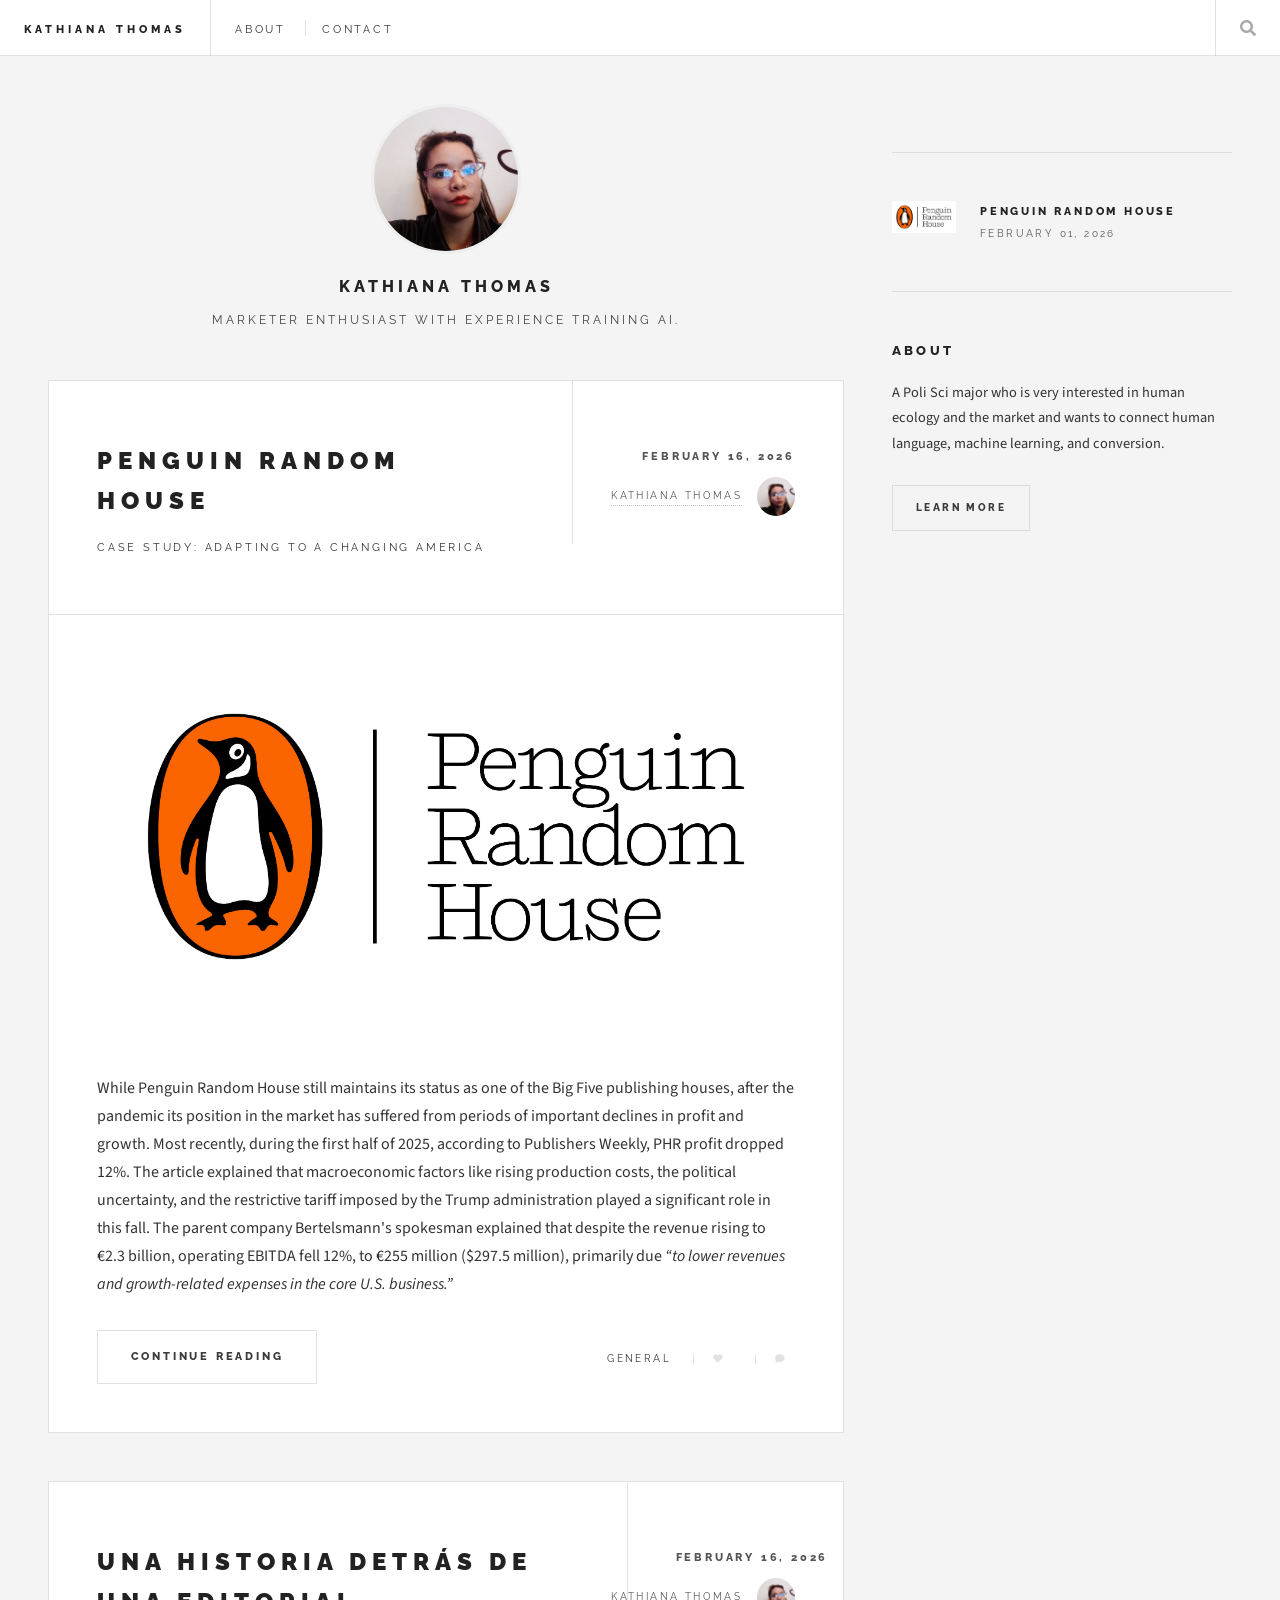
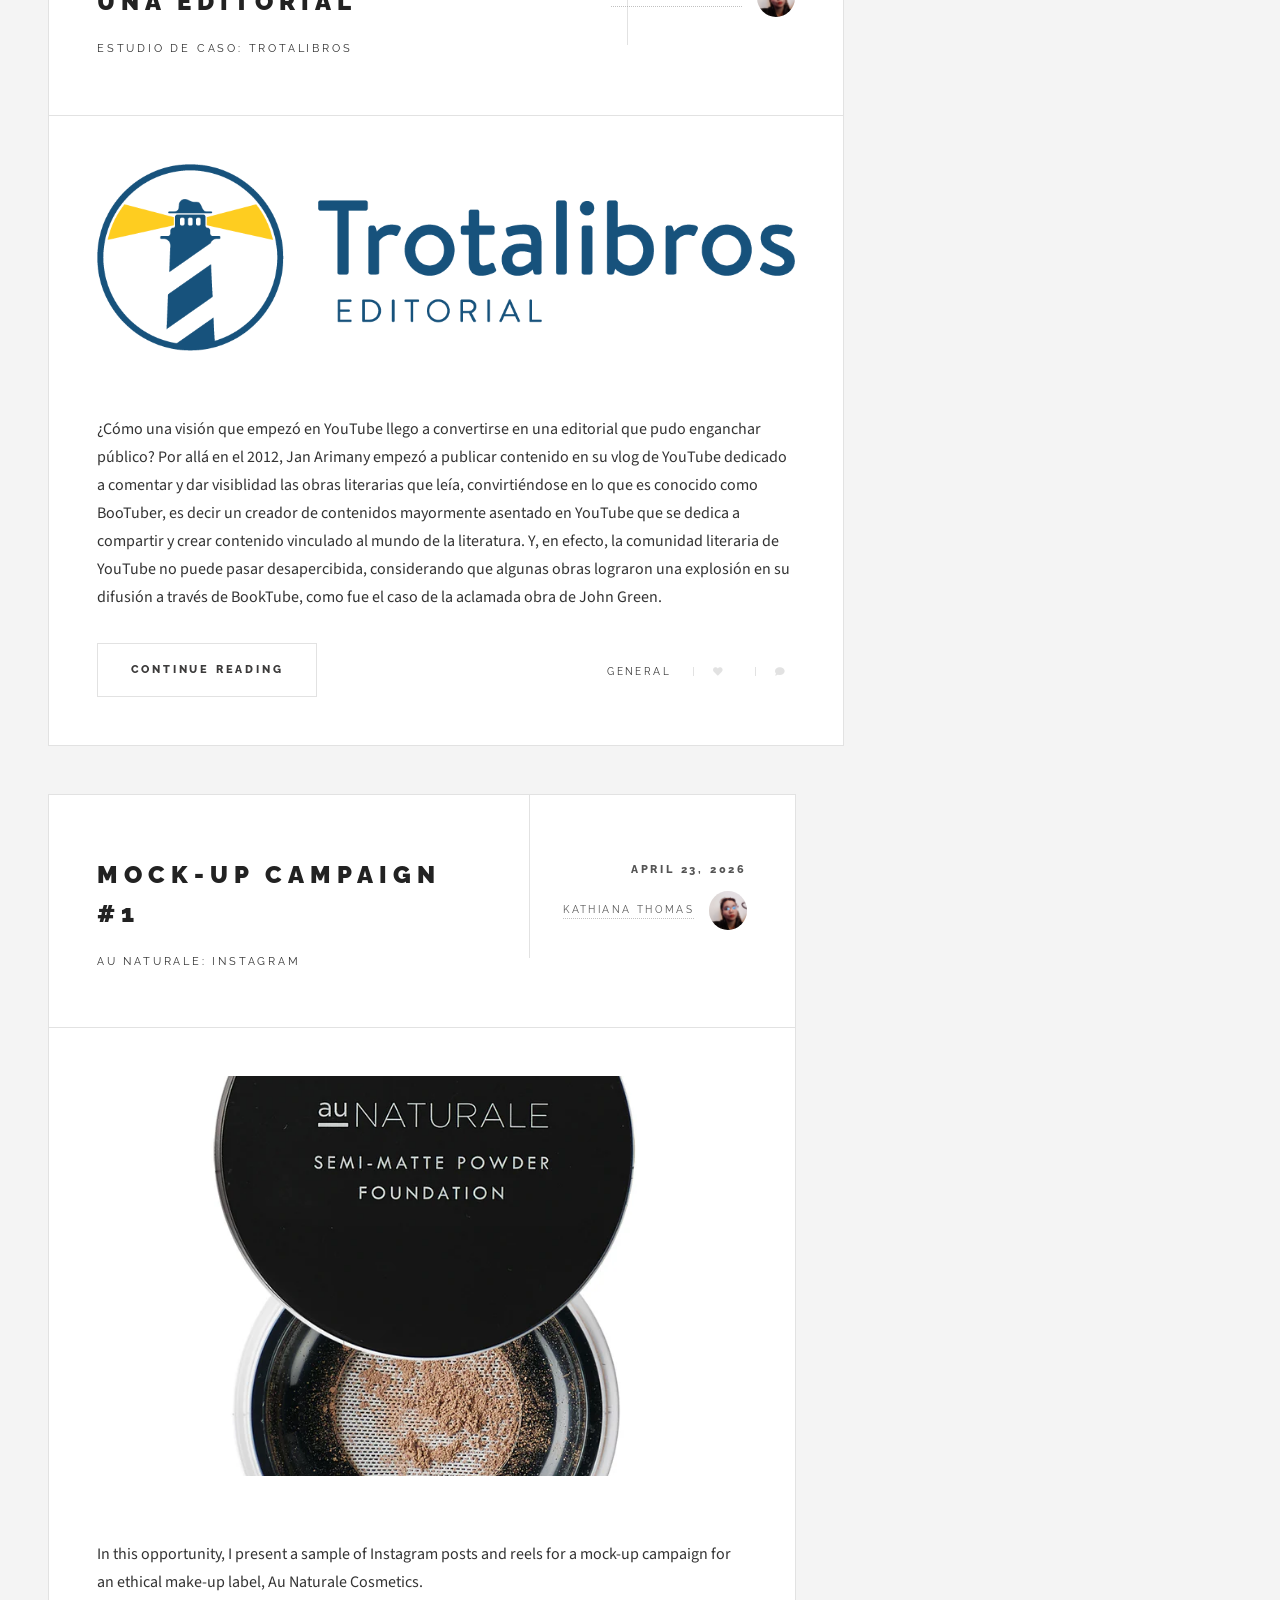
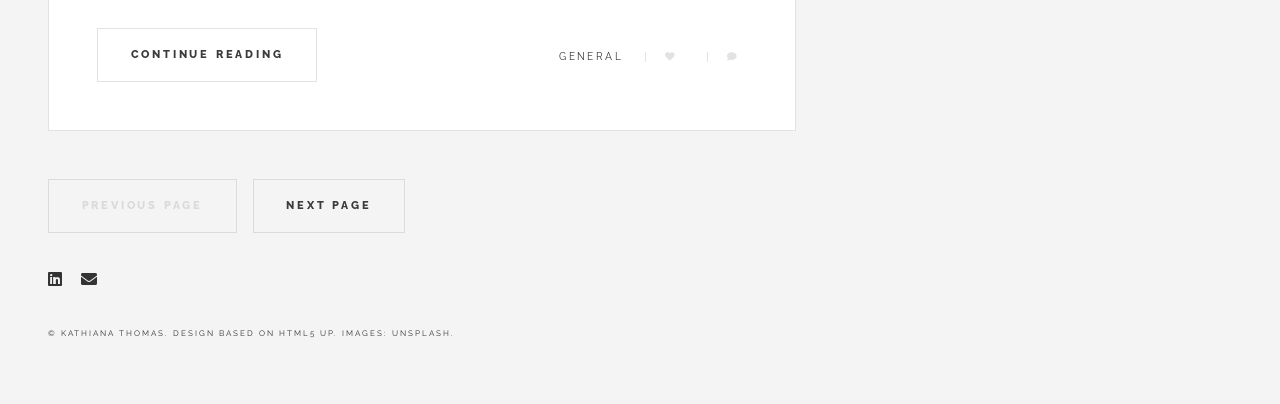
==== index.html @ 902bdf5f "fixing sidebar" ====
<!DOCTYPE HTML>
<!--
	Future Imperfect by HTML5 UP
	html5up.net | @ajlkn
	Free for personal and commercial use under the CCA 3.0 license (html5up.net/license)
-->
<html>
	<head>
		<title>Kathiana Thomas</title>
		<meta charset="utf-8" />
		<meta name="viewport" content="width=device-width, initial-scale=1, user-scalable=no" />
		<link rel="stylesheet" href="assets/css/main.css" />
	<style>
    /* Using Raleway 400 for a more 'Editorial' Subtitle */
.profile-section p, 
#header p {
    font-family: 'Raleway', sans-serif !important;
    font-weight: 400 !important; /* Uses the '400' weight from your URL */
    text-transform: uppercase !important;
    letter-spacing: 0.25em !important; /* Gives it that professional, airy feel */
    font-size: 0.75em !important;
    color: #444444 !important;
    line-height: 1.8 !important;
}
		
	/* Targeting the main body text for better readability */
    body, p, ul li, ol li {
        color: #333333 !important; /* A deep charcoal that is easier on the eyes than pure black */
    }

    /* Ensuring headings stay sharp */
    h1, h2, h3, h4, h5, h6 {
        color: #222222 !important;
    }

    /* Keeping your stats and meta-text slightly softer but still readable */
    .stats, .meta, .published {
        color: #555555 !important;
    }
		/* Responsive Flexbox Fix */
@media screen and (max-width: 736px) {
    /* Only targets the content flex containers for stacking */
    .content section > div[style*="display: flex"] { /* More specific selector */
        flex-direction: column !important;
        align-items: center !important;
    }

    /* Adjust the main header on mobile for better centering if needed */
    #header .inner { /* Assuming #header is your main header container, or adjust this selector */
        text-align: center !important;
    }

    /* Ensure your profile image and text are centered on mobile */
    .profile-section { /* You might need to add this class to your profile div */
        display: flex;
        flex-direction: column;
        align-items: center;
        text-align: center;
    }
    .profile-section img {
        margin: 0 auto !important; /* Forces image to center */
    }

    /* Add some mobile padding to the main content area */
    #main > .inner {
        padding: 1.5em !important; /* Increase padding from default for better edge spacing */
    }

    /* Ensures the image containers take up full width on mobile */
    div[style*="flex: 1"], div[style*="flex: 2"] {
        width: 100% !important;
        max-width: 100% !important;
        flex: none !important;
    }

    /* Adds some breathing room between the stacked image and text */
    div[style*="flex: 1"] {
        margin-bottom: 20px;
    }

	#wrapper {
    flex-direction: column !important; /* Stacks sidebar below content on phones */
}
#main, #sidebar {
    width: 100% !important;
}
}

/* Global Image Safety Rule */
img {
    max-width: 100%;
    height: auto;
    display: block;
}

/* Add this to your <style> block */
.image.featured img {
    width: 100%;
    max-height: 400px; /* Limits the vertical space they take up */
    object-fit: cover; /* Crops the image to fit the height instead of stretching */
    margin-bottom: 1em;
}

/* Forces all article headers to be the same height */
#main article > header {
    min-height: 200px; 
    display: flex;
    flex-direction: row;
    align-items: flex-start;
    justify-content: space-between;
}

/* Ensures the meta section (date/author) doesn't shift the title */
#main article header .meta {
    min-width: 180px;
    text-align: right;
}

/* USE THIS INSTEAD */
#wrapper {
    display: flex !important;
    flex-direction: row-reverse !important; /* Sidebar on right. Remove '-reverse' for left. */
    justify-content: space-between;
}

#main {
    flex: 1 !important;
    min-width: 0 !important;
    padding-right: 3em; /* Adds space between text and sidebar */
}

#sidebar {
    width: 340px !important;
    min-width: 340px !important;
}

/* Fixes that huge Au Naturale image issue */
#main img {
    max-width: 100% !important;
    height: auto !important;
}
}
</style>
	</head>
	<body class="is-preload">

		<!-- Wrapper -->
			<div id="wrapper">

				
				<!-- Header -->
					<header id="header">
						<h1><a href="index.html">Kathiana Thomas</a></h1>
						<nav class="links">
							<ul>
								<li><a href="about.html">About</a></li>
								<li><a href="contact.html">Contact</a></li>
							</ul>
						</nav>
						<nav class="main">
							<ul>
								<li class="search">
									<a class="fa-search" href="#search">Search</a>
									<form id="search" method="get" action="#">
										<input type="text" name="query" placeholder="Search" />
									</form>
								</li>
							</ul>
						</nav>
					</header>

					<!-- Sidebar -->
<section id="sidebar">

    <!-- Intro -->
    <section id="intro">
        <!-- Removed the stray </header> that was here -->
        <div class="profile-section" style="margin-bottom: 30px;">
            <div style="width: 150px; height: 150px; border-radius: 50%; overflow: hidden; margin: 0 auto 20px auto; border: 3px solid #eee;">
                <img src="images/profile.jpg" alt="Kathiana Thomas Profile" style="width: 100%; height: 100%; object-fit: cover;">
            </div>
            <h1 style="text-align: center; margin-bottom: 10px;">KATHIANA THOMAS</h1>
            <p style="text-align: center; font-size: 1.1em; color: #555;">Marketer enthusiast with experience training AI.</p>
        </div>
    </section>

    <!-- Posts List -->
    <section>
        <ul class="posts">
            <li>
                <article>
                    <header>
                        <h3><a href="campaign01.html">Penguin Random House</a></h3>
                        <time class="published" datetime="2026-02-01">February 01, 2026</time>
                    </header>
                    <a href="campaign01.html" class="image"><img src="images/PRHLogo.jpeg" alt="Penguin Random House Logo" /></a>
                </article>
            </li>
        </ul> <!-- Added missing closing ul -->
    </section>

    <!-- About -->
    <section class="blurb">
        <h2>About</h2>
        <p>A Poli Sci major who is very interested in human ecology and the market and wants to connect human language, machine learning, and conversion.</p>
        <ul class="actions">
            <li><a href="about.html" class="button">Learn More</a></li>
        </ul>
    </section>
</section>

				
				<!-- Main -->
					<div id="main">

						<!-- Post -->
							<article class="post">
								<header>
									<div class="title">
										<h2><a href="campaign01.html">Penguin Random House</a></h2>
										<p>Case Study: Adapting To A Changing America</p>
									</div>
									<div class="meta">
										<time class="published" datetime="2026-02-01">February 16, 2026</time>
										<a href="#" class="author"><span class="name">Kathiana Thomas</span><img src="images/profile.jpg" alt="" /></a>
									</div>
								</header>
								<a href="campaign01.html" class="image featured"><img src="images/PRHLogo.jpeg" alt="Penguin Random House Logo" /></a>
								<p>While Penguin Random House still maintains its status as one of the Big Five publishing houses, after the pandemic its position in the market has suffered from periods of important declines in profit and growth. Most recently, during the first half of 2025, according to Publishers Weekly, PHR profit dropped 12%. The article explained that macroeconomic factors like rising production costs, the political uncertainty, and the restrictive tariff imposed by the Trump administration played a significant role in this fall. The parent company Bertelsmann's spokesman explained that despite the revenue rising to €2.3 billion, operating EBITDA fell 12%, to €255 million ($297.5 million), primarily due <i>“to lower revenues and growth-related expenses in the core U.S. business.”</i></p>
								<footer>
									<ul class="actions">
										<li><a href="campaign01.html" class="button large">Continue Reading</a></li>
									</ul>
									<ul class="stats">
										<li><a href="#">General</a></li>
										<li><a href="#" class="icon solid fa-heart"></a></li>
										<li><a href="#" class="icon solid fa-comment"></a></li>
									</ul>
								</footer>
							</article>

						<!-- Post -->
							<article class="post">
								<header>
									<div class="title">
										<h2><a href="campaign02.html">Una historia detrás de una editorial</a></h2>
										<p>Estudio de caso: Trotalibros</p>
									</div>
									<div class="meta">
										<time class="published" datetime="2026-02-01">February 16, 2026</time>
										<a href="#" class="author"><span class="name">Kathiana Thomas</span><img src="images/profile.jpg" alt="" /></a>
									</div>
								</header>
								<a href="campaign02.html" class="image featured"><img src="images/trotalibros.png" alt="Trotalibros Logo" /></a>
								<p>¿Cómo una visión que empezó en YouTube llego a convertirse en una editorial que pudo enganchar público? Por allá en el 2012, Jan Arimany empezó a publicar contenido en su vlog de YouTube dedicado a comentar y dar visiblidad las obras literarias que leía, convirtiéndose en lo que es conocido como BooTuber, es decir un creador de contenidos mayormente asentado en YouTube que se dedica a compartir y crear contenido vinculado al mundo de la literatura. Y, en efecto, la comunidad literaria de YouTube no puede pasar desapercibida, considerando que algunas obras lograron una explosión en su difusión a través de BookTube, como fue el caso de la aclamada obra de John Green.</p>
								<footer>	
								<ul class="actions">
										<li><a href="campaign02.html" class="button large">Continue Reading</a></li>
									</ul>
									<ul class="stats">
										<li><a href="#">General</a></li>
										<li><a href="#" class="icon solid fa-heart"></a></li>
										<li><a href="#" class="icon solid fa-comment"></a></li>
									</ul>
								</footer>
							</article>

						<!-- Post -->
						
						<div id="main">

						<!-- Post -->
							<article class="post">
								<header>
									<div class="title">
										<h2><a href="campaign03.html">Mock-Up Campaign #1</a></h2>
										<p>Au Naturale: Instagram</p>
									</div>
									<div class="meta">
										<time class="published" datetime="2026-04-23">April 23, 2026</time>
										<a href="#" class="author"><span class="name">Kathiana Thomas</span><img src="images/profile.jpg" alt="" /></a>
									</div>
								</header>
								<a href="campaign03.html" class="image featured"><img src="images/MallorcaPowder_800x.webp" alt="Au Naturale powder" /></a>
								<p>In this opportunity, I present a sample of Instagram posts and reels for a mock-up campaign for an ethical make-up label, Au Naturale Cosmetics.</i></p>
								<footer>
									<ul class="actions">
										<li><a href="campaign03.html" class="button large">Continue Reading</a></li>
									</ul>
									<ul class="stats">
										<li><a href="#">General</a></li>
										<li><a href="#" class="icon solid fa-heart"></a></li>
										<li><a href="#" class="icon solid fa-comment"></a></li>
									</ul>
								</footer>
							</article>
						
						
						<!--
							<article class="post">
								<header>
									<div class="title">
										<h2><a href="#">Elements</a></h2>
										<p>Lorem ipsum dolor amet nullam consequat etiam feugiat</p>
									</div>
									<div class="meta">
										<time class="published" datetime="2015-10-18">October 18, 2015</time>
										<a href="#" class="author"><span class="name">Jane Doe</span><img src="images/avatar.jpg" alt="" /></a>
									</div>
								</header>

								<section>
									<h3>Text</h3>
									<p>This is <b>bold</b> and this is <strong>strong</strong>. This is <i>italic</i> and this is <em>emphasized</em>.
									This is <sup>superscript</sup> text and this is <sub>subscript</sub> text.
									This is <u>underlined</u> and this is code: <code>for (;;) { ... }</code>. Finally, <a href="#">this is a link</a>.</p>
									<hr />
									<p>Nunc lacinia ante nunc ac lobortis. Interdum adipiscing gravida odio porttitor sem non mi integer non faucibus ornare mi ut ante amet placerat aliquet. Volutpat eu sed ante lacinia sapien lorem accumsan varius montes viverra nibh in adipiscing blandit tempus accumsan.</p>
									<hr />
									<h2>Heading Level 2</h2>
									<h3>Heading Level 3</h3>
									<h4>Heading Level 4</h4>
									<hr />
									<h4>Blockquote</h4>
									<blockquote>Fringilla nisl. Donec accumsan interdum nisi, quis tincidunt felis sagittis eget tempus euismod. Vestibulum ante ipsum primis in faucibus vestibulum. Blandit adipiscing eu felis iaculis volutpat ac adipiscing accumsan faucibus. Vestibulum ante ipsum primis in faucibus lorem ipsum dolor sit amet nullam adipiscing eu felis.</blockquote>
									<h4>Preformatted</h4>
									<pre><code>i = 0;

while (!deck.isInOrder()) {
  print 'Iteration ' + i;
  deck.shuffle();
  i++;
}

print 'It took ' + i + ' iterations to sort the deck.';</code></pre>
								</section>

								<section>
									<h3>Lists</h3>
									<div class="row">
										<div class="col-6 col-12-medium">
											<h4>Unordered</h4>
											<ul>
												<li>Dolor pulvinar etiam.</li>
												<li>Sagittis adipiscing.</li>
												<li>Felis enim feugiat.</li>
											</ul>
											<h4>Alternate</h4>
											<ul class="alt">
												<li>Dolor pulvinar etiam.</li>
												<li>Sagittis adipiscing.</li>
												<li>Felis enim feugiat.</li>
											</ul>
										</div>
										<div class="col-6 col-12-medium">
											<h4>Ordered</h4>
											<ol>
												<li>Dolor pulvinar etiam.</li>
												<li>Etiam vel felis viverra.</li>
												<li>Felis enim feugiat.</li>
												<li>Dolor pulvinar etiam.</li>
												<li>Etiam vel felis lorem.</li>
												<li>Felis enim et feugiat.</li>
											</ol>
											<h4>Icons</h4>
											<ul class="icons">
												<li><a href="#" class="icon brands fa-twitter"><span class="label">Twitter</span></a></li>
												<li><a href="#" class="icon brands fa-facebook-f"><span class="label">Facebook</span></a></li>
												<li><a href="#" class="icon brands fa-instagram"><span class="label">Instagram</span></a></li>
												<li><a href="#" class="icon brands fa-github"><span class="label">Github</span></a></li>
											</ul>
										</div>
									</div>
									<h3>Actions</h3>
									<div class="row">
										<div class="col-6 col-12-medium">
											<ul class="actions">
												<li><a href="#" class="button">Default</a></li>
												<li><a href="#" class="button">Default</a></li>
												<li><a href="#" class="button">Default</a></li>
											</ul>
											<ul class="actions small">
												<li><a href="#" class="button small">Small</a></li>
												<li><a href="#" class="button small">Small</a></li>
												<li><a href="#" class="button small">Small</a></li>
											</ul>
											<ul class="actions stacked">
												<li><a href="#" class="button">Default</a></li>
												<li><a href="#" class="button">Default</a></li>
												<li><a href="#" class="button">Default</a></li>
											</ul>
											<ul class="actions stacked">
												<li><a href="#" class="button small">Small</a></li>
												<li><a href="#" class="button small">Small</a></li>
												<li><a href="#" class="button small">Small</a></li>
											</ul>
										</div>
										<div class="col-6 col-12-medium">
											<ul class="actions stacked">
												<li><a href="#" class="button fit">Default</a></li>
												<li><a href="#" class="button fit">Default</a></li>
											</ul>
											<ul class="actions stacked">
												<li><a href="#" class="button small fit">Small</a></li>
												<li><a href="#" class="button small fit">Small</a></li>
											</ul>
										</div>
									</div>
								</section>

								<section>
									<h3>Table</h3>
									<h4>Default</h4>
									<div class="table-wrapper">
										<table>
											<thead>
												<tr>
													<th>Name</th>
													<th>Description</th>
													<th>Price</th>
												</tr>
											</thead>
											<tbody>
												<tr>
													<td>Item One</td>
													<td>Ante turpis integer aliquet porttitor.</td>
													<td>29.99</td>
												</tr>
												<tr>
													<td>Item Two</td>
													<td>Vis ac commodo adipiscing arcu aliquet.</td>
													<td>19.99</td>
												</tr>
												<tr>
													<td>Item Three</td>
													<td> Morbi faucibus arcu accumsan lorem.</td>
													<td>29.99</td>
												</tr>
												<tr>
													<td>Item Four</td>
													<td>Vitae integer tempus condimentum.</td>
													<td>19.99</td>
												</tr>
												<tr>
													<td>Item Five</td>
													<td>Ante turpis integer aliquet porttitor.</td>
													<td>29.99</td>
												</tr>
											</tbody>
											<tfoot>
												<tr>
													<td colspan="2"></td>
													<td>100.00</td>
												</tr>
											</tfoot>
										</table>
									</div>

									<h4>Alternate</h4>
									<div class="table-wrapper">
										<table class="alt">
											<thead>
												<tr>
													<th>Name</th>
													<th>Description</th>
													<th>Price</th>
												</tr>
											</thead>
											<tbody>
												<tr>
													<td>Item One</td>
													<td>Ante turpis integer aliquet porttitor.</td>
													<td>29.99</td>
												</tr>
												<tr>
													<td>Item Two</td>
													<td>Vis ac commodo adipiscing arcu aliquet.</td>
													<td>19.99</td>
												</tr>
												<tr>
													<td>Item Three</td>
													<td> Morbi faucibus arcu accumsan lorem.</td>
													<td>29.99</td>
												</tr>
												<tr>
													<td>Item Four</td>
													<td>Vitae integer tempus condimentum.</td>
													<td>19.99</td>
												</tr>
												<tr>
													<td>Item Five</td>
													<td>Ante turpis integer aliquet porttitor.</td>
													<td>29.99</td>
												</tr>
											</tbody>
											<tfoot>
												<tr>
													<td colspan="2"></td>
													<td>100.00</td>
												</tr>
											</tfoot>
										</table>
									</div>
								</section>

								<section>
									<h3>Buttons</h3>
									<ul class="actions">
										<li><a href="#" class="button large">Large</a></li>
										<li><a href="#" class="button">Default</a></li>
										<li><a href="#" class="button small">Small</a></li>
									</ul>
									<ul class="actions fit">
										<li><a href="#" class="button fit">Fit</a></li>
										<li><a href="#" class="button fit">Fit</a></li>
										<li><a href="#" class="button fit">Fit</a></li>
									</ul>
									<ul class="actions fit small">
										<li><a href="#" class="button fit small">Fit + Small</a></li>
										<li><a href="#" class="button fit small">Fit + Small</a></li>
										<li><a href="#" class="button fit small">Fit + Small</a></li>
									</ul>
									<ul class="actions">
										<li><a href="#" class="button icon solid fa-download">Icon</a></li>
										<li><a href="#" class="button icon solid fa-upload">Icon</a></li>
										<li><a href="#" class="button icon solid fa-save">Icon</a></li>
									</ul>
									<ul class="actions">
										<li><span class="button disabled">Disabled</span></li>
										<li><span class="button disabled icon solid fa-download">Disabled</span></li>
									</ul>
								</section>

								<section>
									<h3>Form</h3>
									<form method="post" action="#">
										<div class="row gtr-uniform">
											<div class="col-6 col-12-xsmall">
												<input type="text" name="demo-name" id="demo-name" value="" placeholder="Name" />
											</div>
											<div class="col-6 col-12-xsmall">
												<input type="email" name="demo-email" id="demo-email" value="" placeholder="Email" />
											</div>
											<div class="col-12">
												<select name="demo-category" id="demo-category">
													<option value="">- Category -</option>
													<option value="1">Manufacturing</option>
													<option value="1">Shipping</option>
													<option value="1">Administration</option>
													<option value="1">Human Resources</option>
												</select>
											</div>
											<div class="col-4 col-12-small">
												<input type="radio" id="demo-priority-low" name="demo-priority" checked>
												<label for="demo-priority-low">Low</label>
											</div>
											<div class="col-4 col-12-small">
												<input type="radio" id="demo-priority-normal" name="demo-priority">
												<label for="demo-priority-normal">Normal</label>
											</div>
											<div class="col-4 col-12-small">
												<input type="radio" id="demo-priority-high" name="demo-priority">
												<label for="demo-priority-high">High</label>
											</div>
											<div class="col-6 col-12-small">
												<input type="checkbox" id="demo-copy" name="demo-copy">
												<label for="demo-copy">Email me a copy</label>
											</div>
											<div class="col-6 col-12-small">
												<input type="checkbox" id="demo-human" name="demo-human" checked>
												<label for="demo-human">Not a robot</label>
											</div>
											<div class="col-12">
												<textarea name="demo-message" id="demo-message" placeholder="Enter your message" rows="6"></textarea>
											</div>
											<div class="col-12">
												<ul class="actions">
													<li><input type="submit" value="Send Message" /></li>
													<li><input type="reset" value="Reset" /></li>
												</ul>
											</div>
										</div>
									</form>
								</section>

								<section>
									<h3>Image</h3>
									<h4>Fit</h4>
									<div class="box alt">
										<div class="row gtr-uniform">
											<div class="col-12"><span class="image fit"><img src="images/pic02.jpg" alt="" /></span></div>
											<div class="col-4"><span class="image fit"><img src="images/pic04.jpg" alt="" /></span></div>
											<div class="col-4"><span class="image fit"><img src="images/pic05.jpg" alt="" /></span></div>
											<div class="col-4"><span class="image fit"><img src="images/pic06.jpg" alt="" /></span></div>
											<div class="col-4"><span class="image fit"><img src="images/pic06.jpg" alt="" /></span></div>
											<div class="col-4"><span class="image fit"><img src="images/pic04.jpg" alt="" /></span></div>
											<div class="col-4"><span class="image fit"><img src="images/pic05.jpg" alt="" /></span></div>
											<div class="col-4"><span class="image fit"><img src="images/pic05.jpg" alt="" /></span></div>
											<div class="col-4"><span class="image fit"><img src="images/pic06.jpg" alt="" /></span></div>
											<div class="col-4"><span class="image fit"><img src="images/pic04.jpg" alt="" /></span></div>
										</div>
									</div>
									<h4>Left &amp; Right</h4>
									<p><span class="image left"><img src="images/pic07.jpg" alt="" /></span>Fringilla nisl. Donec accumsan interdum nisi, quis tincidunt felis sagittis eget. tempus euismod. Vestibulum ante ipsum primis in faucibus vestibulum. Blandit adipiscing eu felis iaculis volutpat ac adipiscing accumsan eu faucibus. Integer ac pellentesque praesent tincidunt felis sagittis eget. tempus euismod. Vestibulum ante ipsum primis in faucibus vestibulum. Blandit adipiscing eu felis iaculis volutpat ac adipiscing accumsan eu faucibus. Integer ac pellentesque praesent. Donec accumsan interdum nisi, quis tincidunt felis sagittis eget. tempus euismod. Vestibulum ante ipsum primis in faucibus vestibulum. Blandit adipiscing eu felis iaculis volutpat ac adipiscing accumsan eu faucibus. Integer ac pellentesque praesent tincidunt felis sagittis eget. tempus euismod. Vestibulum ante ipsum primis in faucibus vestibulum. Blandit adipiscing eu felis iaculis volutpat ac adipiscing accumsan eu faucibus. Integer ac pellentesque praesent. Blandit adipiscing eu felis iaculis volutpat ac adipiscing accumsan eu faucibus. Integer ac pellentesque praesent tincidunt felis sagittis eget. tempus euismod. Vestibulum ante ipsum primis in faucibus vestibulum. Blandit adipiscing eu felis iaculis volutpat ac adipiscing accumsan eu faucibus. Integer ac pellentesque praesent.</p>
									<p><span class="image right"><img src="images/pic04.jpg" alt="" /></span>Fringilla nisl. Donec accumsan interdum nisi, quis tincidunt felis sagittis eget. tempus euismod. Vestibulum ante ipsum primis in faucibus vestibulum. Blandit adipiscing eu felis iaculis volutpat ac adipiscing accumsan eu faucibus. Integer ac pellentesque praesent tincidunt felis sagittis eget. tempus euismod. Vestibulum ante ipsum primis in faucibus vestibulum. Blandit adipiscing eu felis iaculis volutpat ac adipiscing accumsan eu faucibus. Integer ac pellentesque praesent. Donec accumsan interdum nisi, quis tincidunt felis sagittis eget. tempus euismod. Vestibulum ante ipsum primis in faucibus vestibulum. Blandit adipiscing eu felis iaculis volutpat ac adipiscing accumsan eu faucibus. Integer ac pellentesque praesent tincidunt felis sagittis eget. tempus euismod. Vestibulum ante ipsum primis in faucibus vestibulum. Blandit adipiscing eu felis iaculis volutpat ac adipiscing accumsan eu faucibus. Integer ac pellentesque praesent. Blandit adipiscing eu felis iaculis volutpat ac adipiscing accumsan eu faucibus. Integer ac pellentesque praesent tincidunt felis sagittis eget. tempus euismod. Vestibulum ante ipsum primis in faucibus vestibulum. Blandit adipiscing eu felis iaculis volutpat ac adipiscing accumsan eu faucibus. Integer ac pellentesque praesent.</p>
								</section>

							</article>
						-->

						<!-- Pagination -->
							<ul class="actions pagination">
								<li><a href="" class="disabled button large previous">Previous Page</a></li>
								<li><a href="#" class="button large next">Next Page</a></li>
							</ul>

					</div>

				

						<!-- Footer -->
							<section id="footer">
								<ul class="icons">
									<li><a href="www.linkedin.com/in/kathiana-thomas-5a6288280" class="icon brands fa-linkedin"><span class="label">Linkedin</span></a></li>
									<li><a href="Kathryanna@gmail.com" class="icon solid fa-envelope"><span class="label">Email</span></a></li>
								</ul>
								<p class="copyright">&copy; Kathiana Thomas. Design based on <a href="http://html5up.net">HTML5 UP</a>. Images: <a href="http://unsplash.com">Unsplash</a>.</p>
							</section>

					</section>

			</div>

		<!-- Scripts -->
			<script src="assets/js/jquery.min.js"></script>
			<script src="assets/js/browser.min.js"></script>
			<script src="assets/js/breakpoints.min.js"></script>
			<script src="assets/js/util.js"></script>
			<script src="assets/js/main.js"></script>

	</body>

</html>
---- assets/css/main.css ----
@import url(fontawesome-all.min.css);
@import url("https://fonts.googleapis.com/css?family=Source+Sans+Pro:400,700|Raleway:400,800,900");

/*
	Future Imperfect by HTML5 UP
	html5up.net | @ajlkn
	Free for personal and commercial use under the CCA 3.0 license (html5up.net/license)
*/

html, body, div, span, applet, object,
iframe, h1, h2, h3, h4, h5, h6, p, blockquote,
pre, a, abbr, acronym, address, big, cite,
code, del, dfn, em, img, ins, kbd, q, s, samp,
small, strike, strong, sub, sup, tt, var, b,
u, i, center, dl, dt, dd, ol, ul, li, fieldset,
form, label, legend, table, caption, tbody,
tfoot, thead, tr, th, td, article, aside,
canvas, details, embed, figure, figcaption,
footer, header, hgroup, menu, nav, output, ruby,
section, summary, time, mark, audio, video {
	margin: 0;
	padding: 0;
	border: 0;
	font-size: 100%;
	font: inherit;
	vertical-align: baseline;}

article, aside, details, figcaption, figure,
footer, header, hgroup, menu, nav, section {
	display: block;}

body {
	line-height: 1;
}

ol, ul {
	list-style: none;
}

blockquote, q {
	quotes: none;
}

	blockquote:before, blockquote:after, q:before, q:after {
		content: '';
		content: none;
	}

table {
	border-collapse: collapse;
	border-spacing: 0;
}

body {
	-webkit-text-size-adjust: none;
}

mark {
	background-color: transparent;
	color: inherit;
}

input::-moz-focus-inner {
	border: 0;
	padding: 0;
}

input, select, textarea {
	-moz-appearance: none;
	-webkit-appearance: none;
	-ms-appearance: none;
	appearance: none;
}

/* Basic */

	@-ms-viewport {
		width: device-width;
	}

	body {
		-ms-overflow-style: scrollbar;
	}

	@media screen and (max-width: 480px) {

		html, body {
			min-width: 320px;
		}

	}

	html {
		box-sizing: border-box;
	}

	*, *:before, *:after {
		box-sizing: inherit;
	}

	body {
		background: #f4f4f4;
	}

		body.is-preload *, body.is-preload *:before, body.is-preload *:after {
			-moz-animation: none !important;
			-webkit-animation: none !important;
			-ms-animation: none !important;
			animation: none !important;
			-moz-transition: none !important;
			-webkit-transition: none !important;
			-ms-transition: none !important;
			transition: none !important;
		}

/* Type */

	body, input, select, textarea {
		color: #646464;
		font-family: "Source Sans Pro", Helvetica, sans-serif;
		font-size: 14pt;
		font-weight: 400;
		line-height: 1.75;
	}

		@media screen and (max-width: 1680px) {

			body, input, select, textarea {
				font-size: 12pt;
			}

		}

		@media screen and (max-width: 1280px) {

			body, input, select, textarea {
				font-size: 12pt;
			}

		}

		@media screen and (max-width: 980px) {

			body, input, select, textarea {
				font-size: 12pt;
			}

		}

		@media screen and (max-width: 736px) {

			body, input, select, textarea {
				font-size: 12pt;
			}

		}

		@media screen and (max-width: 480px) {

			body, input, select, textarea {
				font-size: 12pt;
			}

		}

	a {
		-moz-transition: color 0.2s ease, border-bottom-color 0.2s ease;
		-webkit-transition: color 0.2s ease, border-bottom-color 0.2s ease;
		-ms-transition: color 0.2s ease, border-bottom-color 0.2s ease;
		transition: color 0.2s ease, border-bottom-color 0.2s ease;
		border-bottom: none;
		color: inherit;
		text-decoration: none;
	}

		a:before {
			-moz-transition: color 0.2s ease;
			-webkit-transition: color 0.2s ease;
			-ms-transition: color 0.2s ease;
			transition: color 0.2s ease;
		}

		a:hover {
			border-bottom-color: transparent;
			color: #2ebaae !important;
		}

			a:hover:before {
				color: #2ebaae !important;
			}

	strong, b {
		color: #3c3b3b;
		font-weight: 700;
	}

	em, i {
		font-style: italic;
	}

	p {
		margin: 0 0 2em 0;
	}

	h1, h2, h3, h4, h5, h6 {
		color: #3c3b3b;
		font-family: "Raleway", Helvetica, sans-serif;
		font-weight: 800;
		letter-spacing: 0.25em;
		line-height: 1.65;
		margin: 0 0 1em 0;
		text-transform: uppercase;
	}

		h1 a, h2 a, h3 a, h4 a, h5 a, h6 a {
			color: inherit;
			border-bottom: 0;
		}

	h2 {
		font-size: 1.1em;
	}

	h3 {
		font-size: 0.9em;
	}

	h4 {
		font-size: 0.7em;
	}

	h5 {
		font-size: 0.7em;
	}

	h6 {
		font-size: 0.7em;
	}

	sub {
		font-size: 0.8em;
		position: relative;
		top: 0.5em;
	}

	sup {
		font-size: 0.8em;
		position: relative;
		top: -0.5em;
	}

	blockquote {
		border-left: solid 4px rgba(160, 160, 160, 0.3);
		font-style: italic;
		margin: 0 0 2em 0;
		padding: 0.5em 0 0.5em 2em;
	}

	code {
		background: rgba(160, 160, 160, 0.075);
		border: solid 1px rgba(160, 160, 160, 0.3);
		font-family: "Courier New", monospace;
		font-size: 0.9em;
		margin: 0 0.25em;
		padding: 0.25em 0.65em;
	}

	pre {
		-webkit-overflow-scrolling: touch;
		font-family: "Courier New", monospace;
		font-size: 0.9em;
		margin: 0 0 2em 0;
	}

		pre code {
			display: block;
			line-height: 1.75em;
			padding: 1em 1.5em;
			overflow-x: auto;
		}

	hr {
		border: 0;
		border-bottom: solid 1px rgba(160, 160, 160, 0.3);
		margin: 2em 0;
	}

		hr.major {
			margin: 3em 0;
		}

	.align-left {
		text-align: left;
	}

	.align-center {
		text-align: center;
	}

	.align-right {
		text-align: right;
	}

/* Row */

	.row {
		display: flex;
		flex-wrap: wrap;
		box-sizing: border-box;
		align-items: stretch;
	}

		.row > * {
			box-sizing: border-box;
		}

		.row.gtr-uniform > * > :last-child {
			margin-bottom: 0;
		}

		.row.aln-left {
			justify-content: flex-start;
		}

		.row.aln-center {
			justify-content: center;
		}

		.row.aln-right {
			justify-content: flex-end;
		}

		.row.aln-top {
			align-items: flex-start;
		}

		.row.aln-middle {
			align-items: center;
		}

		.row.aln-bottom {
			align-items: flex-end;
		}

		.row > .imp {
			order: -1;
		}

		.row > .col-1 {
			width: 8.33333%;
		}

		.row > .off-1 {
			margin-left: 8.33333%;
		}

		.row > .col-2 {
			width: 16.66667%;
		}

		.row > .off-2 {
			margin-left: 16.66667%;
		}

		.row > .col-3 {
			width: 25%;
		}

		.row > .off-3 {
			margin-left: 25%;
		}

		.row > .col-4 {
			width: 33.33333%;
		}

		.row > .off-4 {
			margin-left: 33.33333%;
		}

		.row > .col-5 {
			width: 41.66667%;
		}

		.row > .off-5 {
			margin-left: 41.66667%;
		}

		.row > .col-6 {
			width: 50%;
		}

		.row > .off-6 {
			margin-left: 50%;
		}

		.row > .col-7 {
			width: 58.33333%;
		}

		.row > .off-7 {
			margin-left: 58.33333%;
		}

		.row > .col-8 {
			width: 66.66667%;
		}

		.row > .off-8 {
			margin-left: 66.66667%;
		}

		.row > .col-9 {
			width: 75%;
		}

		.row > .off-9 {
			margin-left: 75%;
		}

		.row > .col-10 {
			width: 83.33333%;
		}

		.row > .off-10 {
			margin-left: 83.33333%;
		}

		.row > .col-11 {
			width: 91.66667%;
		}

		.row > .off-11 {
			margin-left: 91.66667%;
		}

		.row > .col-12 {
			width: 100%;
		}

		.row > .off-12 {
			margin-left: 100%;
		}

		.row.gtr-0 {
			margin-top: 0;
			margin-left: 0em;
		}

			.row.gtr-0 > * {
				padding: 0 0 0 0em;
			}

			.row.gtr-0.gtr-uniform {
				margin-top: 0em;
			}

				.row.gtr-0.gtr-uniform > * {
					padding-top: 0em;
				}

		.row.gtr-25 {
			margin-top: 0;
			margin-left: -0.25em;
		}

			.row.gtr-25 > * {
				padding: 0 0 0 0.25em;
			}

			.row.gtr-25.gtr-uniform {
				margin-top: -0.25em;
			}

				.row.gtr-25.gtr-uniform > * {
					padding-top: 0.25em;
				}

		.row.gtr-50 {
			margin-top: 0;
			margin-left: -0.5em;
		}

			.row.gtr-50 > * {
				padding: 0 0 0 0.5em;
			}

			.row.gtr-50.gtr-uniform {
				margin-top: -0.5em;
			}

				.row.gtr-50.gtr-uniform > * {
					padding-top: 0.5em;
				}

		.row {
			margin-top: 0;
			margin-left: -1em;
		}

			.row > * {
				padding: 0 0 0 1em;
			}

			.row.gtr-uniform {
				margin-top: -1em;
			}

				.row.gtr-uniform > * {
					padding-top: 1em;
				}

		.row.gtr-150 {
			margin-top: 0;
			margin-left: -1.5em;
		}

			.row.gtr-150 > * {
				padding: 0 0 0 1.5em;
			}

			.row.gtr-150.gtr-uniform {
				margin-top: -1.5em;
			}

				.row.gtr-150.gtr-uniform > * {
					padding-top: 1.5em;
				}

		.row.gtr-200 {
			margin-top: 0;
			margin-left: -2em;
		}

			.row.gtr-200 > * {
				padding: 0 0 0 2em;
			}

			.row.gtr-200.gtr-uniform {
				margin-top: -2em;
			}

				.row.gtr-200.gtr-uniform > * {
					padding-top: 2em;
				}

		@media screen and (max-width: 1680px) {

			.row {
				display: flex;
				flex-wrap: wrap;
				box-sizing: border-box;
				align-items: stretch;
			}

				.row > * {
					box-sizing: border-box;
				}

				.row.gtr-uniform > * > :last-child {
					margin-bottom: 0;
				}

				.row.aln-left {
					justify-content: flex-start;
				}

				.row.aln-center {
					justify-content: center;
				}

				.row.aln-right {
					justify-content: flex-end;
				}

				.row.aln-top {
					align-items: flex-start;
				}

				.row.aln-middle {
					align-items: center;
				}

				.row.aln-bottom {
					align-items: flex-end;
				}

				.row > .imp-xlarge {
					order: -1;
				}

				.row > .col-1-xlarge {
					width: 8.33333%;
				}

				.row > .off-1-xlarge {
					margin-left: 8.33333%;
				}

				.row > .col-2-xlarge {
					width: 16.66667%;
				}

				.row > .off-2-xlarge {
					margin-left: 16.66667%;
				}

				.row > .col-3-xlarge {
					width: 25%;
				}

				.row > .off-3-xlarge {
					margin-left: 25%;
				}

				.row > .col-4-xlarge {
					width: 33.33333%;
				}

				.row > .off-4-xlarge {
					margin-left: 33.33333%;
				}

				.row > .col-5-xlarge {
					width: 41.66667%;
				}

				.row > .off-5-xlarge {
					margin-left: 41.66667%;
				}

				.row > .col-6-xlarge {
					width: 50%;
				}

				.row > .off-6-xlarge {
					margin-left: 50%;
				}

				.row > .col-7-xlarge {
					width: 58.33333%;
				}

				.row > .off-7-xlarge {
					margin-left: 58.33333%;
				}

				.row > .col-8-xlarge {
					width: 66.66667%;
				}

				.row > .off-8-xlarge {
					margin-left: 66.66667%;
				}

				.row > .col-9-xlarge {
					width: 75%;
				}

				.row > .off-9-xlarge {
					margin-left: 75%;
				}

				.row > .col-10-xlarge {
					width: 83.33333%;
				}

				.row > .off-10-xlarge {
					margin-left: 83.33333%;
				}

				.row > .col-11-xlarge {
					width: 91.66667%;
				}

				.row > .off-11-xlarge {
					margin-left: 91.66667%;
				}

				.row > .col-12-xlarge {
					width: 100%;
				}

				.row > .off-12-xlarge {
					margin-left: 100%;
				}

				.row.gtr-0 {
					margin-top: 0;
					margin-left: 0em;
				}

					.row.gtr-0 > * {
						padding: 0 0 0 0em;
					}

					.row.gtr-0.gtr-uniform {
						margin-top: 0em;
					}

						.row.gtr-0.gtr-uniform > * {
							padding-top: 0em;
						}

				.row.gtr-25 {
					margin-top: 0;
					margin-left: -0.25em;
				}

					.row.gtr-25 > * {
						padding: 0 0 0 0.25em;
					}

					.row.gtr-25.gtr-uniform {
						margin-top: -0.25em;
					}

						.row.gtr-25.gtr-uniform > * {
							padding-top: 0.25em;
						}

				.row.gtr-50 {
					margin-top: 0;
					margin-left: -0.5em;
				}

					.row.gtr-50 > * {
						padding: 0 0 0 0.5em;
					}

					.row.gtr-50.gtr-uniform {
						margin-top: -0.5em;
					}

						.row.gtr-50.gtr-uniform > * {
							padding-top: 0.5em;
						}

				.row {
					margin-top: 0;
					margin-left: -1em;
				}

					.row > * {
						padding: 0 0 0 1em;
					}

					.row.gtr-uniform {
						margin-top: -1em;
					}

						.row.gtr-uniform > * {
							padding-top: 1em;
						}

				.row.gtr-150 {
					margin-top: 0;
					margin-left: -1.5em;
				}

					.row.gtr-150 > * {
						padding: 0 0 0 1.5em;
					}

					.row.gtr-150.gtr-uniform {
						margin-top: -1.5em;
					}

						.row.gtr-150.gtr-uniform > * {
							padding-top: 1.5em;
						}

				.row.gtr-200 {
					margin-top: 0;
					margin-left: -2em;
				}

					.row.gtr-200 > * {
						padding: 0 0 0 2em;
					}

					.row.gtr-200.gtr-uniform {
						margin-top: -2em;
					}

						.row.gtr-200.gtr-uniform > * {
							padding-top: 2em;
						}

		}

		@media screen and (max-width: 1280px) {

			.row {
				display: flex;
				flex-wrap: wrap;
				box-sizing: border-box;
				align-items: stretch;
			}

				.row > * {
					box-sizing: border-box;
				}

				.row.gtr-uniform > * > :last-child {
					margin-bottom: 0;
				}

				.row.aln-left {
					justify-content: flex-start;
				}

				.row.aln-center {
					justify-content: center;
				}

				.row.aln-right {
					justify-content: flex-end;
				}

				.row.aln-top {
					align-items: flex-start;
				}

				.row.aln-middle {
					align-items: center;
				}

				.row.aln-bottom {
					align-items: flex-end;
				}

				.row > .imp-large {
					order: -1;
				}

				.row > .col-1-large {
					width: 8.33333%;
				}

				.row > .off-1-large {
					margin-left: 8.33333%;
				}

				.row > .col-2-large {
					width: 16.66667%;
				}

				.row > .off-2-large {
					margin-left: 16.66667%;
				}

				.row > .col-3-large {
					width: 25%;
				}

				.row > .off-3-large {
					margin-left: 25%;
				}

				.row > .col-4-large {
					width: 33.33333%;
				}

				.row > .off-4-large {
					margin-left: 33.33333%;
				}

				.row > .col-5-large {
					width: 41.66667%;
				}

				.row > .off-5-large {
					margin-left: 41.66667%;
				}

				.row > .col-6-large {
					width: 50%;
				}

				.row > .off-6-large {
					margin-left: 50%;
				}

				.row > .col-7-large {
					width: 58.33333%;
				}

				.row > .off-7-large {
					margin-left: 58.33333%;
				}

				.row > .col-8-large {
					width: 66.66667%;
				}

				.row > .off-8-large {
					margin-left: 66.66667%;
				}

				.row > .col-9-large {
					width: 75%;
				}

				.row > .off-9-large {
					margin-left: 75%;
				}

				.row > .col-10-large {
					width: 83.33333%;
				}

				.row > .off-10-large {
					margin-left: 83.33333%;
				}

				.row > .col-11-large {
					width: 91.66667%;
				}

				.row > .off-11-large {
					margin-left: 91.66667%;
				}

				.row > .col-12-large {
					width: 100%;
				}

				.row > .off-12-large {
					margin-left: 100%;
				}

				.row.gtr-0 {
					margin-top: 0;
					margin-left: 0em;
				}

					.row.gtr-0 > * {
						padding: 0 0 0 0em;
					}

					.row.gtr-0.gtr-uniform {
						margin-top: 0em;
					}

						.row.gtr-0.gtr-uniform > * {
							padding-top: 0em;
						}

				.row.gtr-25 {
					margin-top: 0;
					margin-left: -0.25em;
				}

					.row.gtr-25 > * {
						padding: 0 0 0 0.25em;
					}

					.row.gtr-25.gtr-uniform {
						margin-top: -0.25em;
					}

						.row.gtr-25.gtr-uniform > * {
							padding-top: 0.25em;
						}

				.row.gtr-50 {
					margin-top: 0;
					margin-left: -0.5em;
				}

					.row.gtr-50 > * {
						padding: 0 0 0 0.5em;
					}

					.row.gtr-50.gtr-uniform {
						margin-top: -0.5em;
					}

						.row.gtr-50.gtr-uniform > * {
							padding-top: 0.5em;
						}

				.row {
					margin-top: 0;
					margin-left: -1em;
				}

					.row > * {
						padding: 0 0 0 1em;
					}

					.row.gtr-uniform {
						margin-top: -1em;
					}

						.row.gtr-uniform > * {
							padding-top: 1em;
						}

				.row.gtr-150 {
					margin-top: 0;
					margin-left: -1.5em;
				}

					.row.gtr-150 > * {
						padding: 0 0 0 1.5em;
					}

					.row.gtr-150.gtr-uniform {
						margin-top: -1.5em;
					}

						.row.gtr-150.gtr-uniform > * {
							padding-top: 1.5em;
						}

				.row.gtr-200 {
					margin-top: 0;
					margin-left: -2em;
				}

					.row.gtr-200 > * {
						padding: 0 0 0 2em;
					}

					.row.gtr-200.gtr-uniform {
						margin-top: -2em;
					}

						.row.gtr-200.gtr-uniform > * {
							padding-top: 2em;
						}

		}

		@media screen and (max-width: 980px) {

			.row {
				display: flex;
				flex-wrap: wrap;
				box-sizing: border-box;
				align-items: stretch;
			}

				.row > * {
					box-sizing: border-box;
				}

				.row.gtr-uniform > * > :last-child {
					margin-bottom: 0;
				}

				.row.aln-left {
					justify-content: flex-start;
				}

				.row.aln-center {
					justify-content: center;
				}

				.row.aln-right {
					justify-content: flex-end;
				}

				.row.aln-top {
					align-items: flex-start;
				}

				.row.aln-middle {
					align-items: center;
				}

				.row.aln-bottom {
					align-items: flex-end;
				}

				.row > .imp-medium {
					order: -1;
				}

				.row > .col-1-medium {
					width: 8.33333%;
				}

				.row > .off-1-medium {
					margin-left: 8.33333%;
				}

				.row > .col-2-medium {
					width: 16.66667%;
				}

				.row > .off-2-medium {
					margin-left: 16.66667%;
				}

				.row > .col-3-medium {
					width: 25%;
				}

				.row > .off-3-medium {
					margin-left: 25%;
				}

				.row > .col-4-medium {
					width: 33.33333%;
				}

				.row > .off-4-medium {
					margin-left: 33.33333%;
				}

				.row > .col-5-medium {
					width: 41.66667%;
				}

				.row > .off-5-medium {
					margin-left: 41.66667%;
				}

				.row > .col-6-medium {
					width: 50%;
				}

				.row > .off-6-medium {
					margin-left: 50%;
				}

				.row > .col-7-medium {
					width: 58.33333%;
				}

				.row > .off-7-medium {
					margin-left: 58.33333%;
				}

				.row > .col-8-medium {
					width: 66.66667%;
				}

				.row > .off-8-medium {
					margin-left: 66.66667%;
				}

				.row > .col-9-medium {
					width: 75%;
				}

				.row > .off-9-medium {
					margin-left: 75%;
				}

				.row > .col-10-medium {
					width: 83.33333%;
				}

				.row > .off-10-medium {
					margin-left: 83.33333%;
				}

				.row > .col-11-medium {
					width: 91.66667%;
				}

				.row > .off-11-medium {
					margin-left: 91.66667%;
				}

				.row > .col-12-medium {
					width: 100%;
				}

				.row > .off-12-medium {
					margin-left: 100%;
				}

				.row.gtr-0 {
					margin-top: 0;
					margin-left: 0em;
				}

					.row.gtr-0 > * {
						padding: 0 0 0 0em;
					}

					.row.gtr-0.gtr-uniform {
						margin-top: 0em;
					}

						.row.gtr-0.gtr-uniform > * {
							padding-top: 0em;
						}

				.row.gtr-25 {
					margin-top: 0;
					margin-left: -0.25em;
				}

					.row.gtr-25 > * {
						padding: 0 0 0 0.25em;
					}

					.row.gtr-25.gtr-uniform {
						margin-top: -0.25em;
					}

						.row.gtr-25.gtr-uniform > * {
							padding-top: 0.25em;
						}

				.row.gtr-50 {
					margin-top: 0;
					margin-left: -0.5em;
				}

					.row.gtr-50 > * {
						padding: 0 0 0 0.5em;
					}

					.row.gtr-50.gtr-uniform {
						margin-top: -0.5em;
					}

						.row.gtr-50.gtr-uniform > * {
							padding-top: 0.5em;
						}

				.row {
					margin-top: 0;
					margin-left: -1em;
				}

					.row > * {
						padding: 0 0 0 1em;
					}

					.row.gtr-uniform {
						margin-top: -1em;
					}

						.row.gtr-uniform > * {
							padding-top: 1em;
						}

				.row.gtr-150 {
					margin-top: 0;
					margin-left: -1.5em;
				}

					.row.gtr-150 > * {
						padding: 0 0 0 1.5em;
					}

					.row.gtr-150.gtr-uniform {
						margin-top: -1.5em;
					}

						.row.gtr-150.gtr-uniform > * {
							padding-top: 1.5em;
						}

				.row.gtr-200 {
					margin-top: 0;
					margin-left: -2em;
				}

					.row.gtr-200 > * {
						padding: 0 0 0 2em;
					}

					.row.gtr-200.gtr-uniform {
						margin-top: -2em;
					}

						.row.gtr-200.gtr-uniform > * {
							padding-top: 2em;
						}

		}

		@media screen and (max-width: 736px) {

			.row {
				display: flex;
				flex-wrap: wrap;
				box-sizing: border-box;
				align-items: stretch;
			}

				.row > * {
					box-sizing: border-box;
				}

				.row.gtr-uniform > * > :last-child {
					margin-bottom: 0;
				}

				.row.aln-left {
					justify-content: flex-start;
				}

				.row.aln-center {
					justify-content: center;
				}

				.row.aln-right {
					justify-content: flex-end;
				}

				.row.aln-top {
					align-items: flex-start;
				}

				.row.aln-middle {
					align-items: center;
				}

				.row.aln-bottom {
					align-items: flex-end;
				}

				.row > .imp-small {
					order: -1;
				}

				.row > .col-1-small {
					width: 8.33333%;
				}

				.row > .off-1-small {
					margin-left: 8.33333%;
				}

				.row > .col-2-small {
					width: 16.66667%;
				}

				.row > .off-2-small {
					margin-left: 16.66667%;
				}

				.row > .col-3-small {
					width: 25%;
				}

				.row > .off-3-small {
					margin-left: 25%;
				}

				.row > .col-4-small {
					width: 33.33333%;
				}

				.row > .off-4-small {
					margin-left: 33.33333%;
				}

				.row > .col-5-small {
					width: 41.66667%;
				}

				.row > .off-5-small {
					margin-left: 41.66667%;
				}

				.row > .col-6-small {
					width: 50%;
				}

				.row > .off-6-small {
					margin-left: 50%;
				}

				.row > .col-7-small {
					width: 58.33333%;
				}

				.row > .off-7-small {
					margin-left: 58.33333%;
				}

				.row > .col-8-small {
					width: 66.66667%;
				}

				.row > .off-8-small {
					margin-left: 66.66667%;
				}

				.row > .col-9-small {
					width: 75%;
				}

				.row > .off-9-small {
					margin-left: 75%;
				}

				.row > .col-10-small {
					width: 83.33333%;
				}

				.row > .off-10-small {
					margin-left: 83.33333%;
				}

				.row > .col-11-small {
					width: 91.66667%;
				}

				.row > .off-11-small {
					margin-left: 91.66667%;
				}

				.row > .col-12-small {
					width: 100%;
				}

				.row > .off-12-small {
					margin-left: 100%;
				}

				.row.gtr-0 {
					margin-top: 0;
					margin-left: 0em;
				}

					.row.gtr-0 > * {
						padding: 0 0 0 0em;
					}

					.row.gtr-0.gtr-uniform {
						margin-top: 0em;
					}

						.row.gtr-0.gtr-uniform > * {
							padding-top: 0em;
						}

				.row.gtr-25 {
					margin-top: 0;
					margin-left: -0.25em;
				}

					.row.gtr-25 > * {
						padding: 0 0 0 0.25em;
					}

					.row.gtr-25.gtr-uniform {
						margin-top: -0.25em;
					}

						.row.gtr-25.gtr-uniform > * {
							padding-top: 0.25em;
						}

				.row.gtr-50 {
					margin-top: 0;
					margin-left: -0.5em;
				}

					.row.gtr-50 > * {
						padding: 0 0 0 0.5em;
					}

					.row.gtr-50.gtr-uniform {
						margin-top: -0.5em;
					}

						.row.gtr-50.gtr-uniform > * {
							padding-top: 0.5em;
						}

				.row {
					margin-top: 0;
					margin-left: -1em;
				}

					.row > * {
						padding: 0 0 0 1em;
					}

					.row.gtr-uniform {
						margin-top: -1em;
					}

						.row.gtr-uniform > * {
							padding-top: 1em;
						}

				.row.gtr-150 {
					margin-top: 0;
					margin-left: -1.5em;
				}

					.row.gtr-150 > * {
						padding: 0 0 0 1.5em;
					}

					.row.gtr-150.gtr-uniform {
						margin-top: -1.5em;
					}

						.row.gtr-150.gtr-uniform > * {
							padding-top: 1.5em;
						}

				.row.gtr-200 {
					margin-top: 0;
					margin-left: -2em;
				}

					.row.gtr-200 > * {
						padding: 0 0 0 2em;
					}

					.row.gtr-200.gtr-uniform {
						margin-top: -2em;
					}

						.row.gtr-200.gtr-uniform > * {
							padding-top: 2em;
						}

		}

		@media screen and (max-width: 480px) {

			.row {
				display: flex;
				flex-wrap: wrap;
				box-sizing: border-box;
				align-items: stretch;
			}

				.row > * {
					box-sizing: border-box;
				}

				.row.gtr-uniform > * > :last-child {
					margin-bottom: 0;
				}

				.row.aln-left {
					justify-content: flex-start;
				}

				.row.aln-center {
					justify-content: center;
				}

				.row.aln-right {
					justify-content: flex-end;
				}

				.row.aln-top {
					align-items: flex-start;
				}

				.row.aln-middle {
					align-items: center;
				}

				.row.aln-bottom {
					align-items: flex-end;
				}

				.row > .imp-xsmall {
					order: -1;
				}

				.row > .col-1-xsmall {
					width: 8.33333%;
				}

				.row > .off-1-xsmall {
					margin-left: 8.33333%;
				}

				.row > .col-2-xsmall {
					width: 16.66667%;
				}

				.row > .off-2-xsmall {
					margin-left: 16.66667%;
				}

				.row > .col-3-xsmall {
					width: 25%;
				}

				.row > .off-3-xsmall {
					margin-left: 25%;
				}

				.row > .col-4-xsmall {
					width: 33.33333%;
				}

				.row > .off-4-xsmall {
					margin-left: 33.33333%;
				}

				.row > .col-5-xsmall {
					width: 41.66667%;
				}

				.row > .off-5-xsmall {
					margin-left: 41.66667%;
				}

				.row > .col-6-xsmall {
					width: 50%;
				}

				.row > .off-6-xsmall {
					margin-left: 50%;
				}

				.row > .col-7-xsmall {
					width: 58.33333%;
				}

				.row > .off-7-xsmall {
					margin-left: 58.33333%;
				}

				.row > .col-8-xsmall {
					width: 66.66667%;
				}

				.row > .off-8-xsmall {
					margin-left: 66.66667%;
				}

				.row > .col-9-xsmall {
					width: 75%;
				}

				.row > .off-9-xsmall {
					margin-left: 75%;
				}

				.row > .col-10-xsmall {
					width: 83.33333%;
				}

				.row > .off-10-xsmall {
					margin-left: 83.33333%;
				}

				.row > .col-11-xsmall {
					width: 91.66667%;
				}

				.row > .off-11-xsmall {
					margin-left: 91.66667%;
				}

				.row > .col-12-xsmall {
					width: 100%;
				}

				.row > .off-12-xsmall {
					margin-left: 100%;
				}

				.row.gtr-0 {
					margin-top: 0;
					margin-left: 0em;
				}

					.row.gtr-0 > * {
						padding: 0 0 0 0em;
					}

					.row.gtr-0.gtr-uniform {
						margin-top: 0em;
					}

						.row.gtr-0.gtr-uniform > * {
							padding-top: 0em;
						}

				.row.gtr-25 {
					margin-top: 0;
					margin-left: -0.25em;
				}

					.row.gtr-25 > * {
						padding: 0 0 0 0.25em;
					}

					.row.gtr-25.gtr-uniform {
						margin-top: -0.25em;
					}

						.row.gtr-25.gtr-uniform > * {
							padding-top: 0.25em;
						}

				.row.gtr-50 {
					margin-top: 0;
					margin-left: -0.5em;
				}

					.row.gtr-50 > * {
						padding: 0 0 0 0.5em;
					}

					.row.gtr-50.gtr-uniform {
						margin-top: -0.5em;
					}

						.row.gtr-50.gtr-uniform > * {
							padding-top: 0.5em;
						}

				.row {
					margin-top: 0;
					margin-left: -1em;
				}

					.row > * {
						padding: 0 0 0 1em;
					}

					.row.gtr-uniform {
						margin-top: -1em;
					}

						.row.gtr-uniform > * {
							padding-top: 1em;
						}

				.row.gtr-150 {
					margin-top: 0;
					margin-left: -1.5em;
				}

					.row.gtr-150 > * {
						padding: 0 0 0 1.5em;
					}

					.row.gtr-150.gtr-uniform {
						margin-top: -1.5em;
					}

						.row.gtr-150.gtr-uniform > * {
							padding-top: 1.5em;
						}

				.row.gtr-200 {
					margin-top: 0;
					margin-left: -2em;
				}

					.row.gtr-200 > * {
						padding: 0 0 0 2em;
					}

					.row.gtr-200.gtr-uniform {
						margin-top: -2em;
					}

						.row.gtr-200.gtr-uniform > * {
							padding-top: 2em;
						}

		}

/* Author */

	.author {
		display: -moz-flex;
		display: -webkit-flex;
		display: -ms-flex;
		display: flex;
		-moz-flex-direction: row;
		-webkit-flex-direction: row;
		-ms-flex-direction: row;
		flex-direction: row;
		-moz-align-items: center;
		-webkit-align-items: center;
		-ms-align-items: center;
		align-items: center;
		-moz-justify-content: -moz-flex-end;
		-webkit-justify-content: -webkit-flex-end;
		-ms-justify-content: -ms-flex-end;
		justify-content: flex-end;
		border-bottom: 0;
		font-family: "Raleway", Helvetica, sans-serif;
		font-size: 0.6em;
		font-weight: 400;
		letter-spacing: 0.25em;
		text-transform: uppercase;
		white-space: nowrap;
	}

		.author .name {
			-moz-transition: border-bottom-color 0.2s ease;
			-webkit-transition: border-bottom-color 0.2s ease;
			-ms-transition: border-bottom-color 0.2s ease;
			transition: border-bottom-color 0.2s ease;
			border-bottom: dotted 1px rgba(160, 160, 160, 0.65);
			display: block;
			margin: 0 1.5em 0 0;
		}

		.author img {
			border-radius: 100%;
			display: block;
			width: 4em;
		}

		.author:hover .name {
			border-bottom-color: transparent;
		}

/* Blurb */

	.blurb h2 {
		font-size: 0.8em;
		margin: 0 0 1.5em 0;
	}

	.blurb h3 {
		font-size: 0.7em;
	}

	.blurb p {
		font-size: 0.9em;
	}

/* Box */

	.box {
		border: solid 1px rgba(160, 160, 160, 0.3);
		margin-bottom: 2em;
		padding: 1.5em;
	}

		.box > :last-child,
		.box > :last-child > :last-child,
		.box > :last-child > :last-child > :last-child {
			margin-bottom: 0;
		}

		.box.alt {
			border: 0;
			border-radius: 0;
			padding: 0;
		}

/* Button */

	input[type="submit"],
	input[type="reset"],
	input[type="button"],
	button,
	.button {
		-moz-appearance: none;
		-webkit-appearance: none;
		-ms-appearance: none;
		appearance: none;
		-moz-transition: background-color 0.2s ease, box-shadow 0.2s ease, color 0.2s ease;
		-webkit-transition: background-color 0.2s ease, box-shadow 0.2s ease, color 0.2s ease;
		-ms-transition: background-color 0.2s ease, box-shadow 0.2s ease, color 0.2s ease;
		transition: background-color 0.2s ease, box-shadow 0.2s ease, color 0.2s ease;
		background-color: transparent;
		border: 0;
		box-shadow: inset 0 0 0 1px rgba(160, 160, 160, 0.3);
		color: #3c3b3b !important;
		cursor: pointer;
		display: inline-block;
		font-family: "Raleway", Helvetica, sans-serif;
		font-size: 0.6em;
		font-weight: 800;
		height: 4.8125em;
		letter-spacing: 0.25em;
		line-height: 4.8125em;
		padding: 0 2.5em;
		text-align: center;
		text-decoration: none;
		text-transform: uppercase;
		white-space: nowrap;
	}

		input[type="submit"]:hover,
		input[type="reset"]:hover,
		input[type="button"]:hover,
		button:hover,
		.button:hover {
			box-shadow: inset 0 0 0 1px #2ebaae;
			color: #2ebaae !important;
		}

			input[type="submit"]:hover:active,
			input[type="reset"]:hover:active,
			input[type="button"]:hover:active,
			button:hover:active,
			.button:hover:active {
				background-color: rgba(46, 186, 174, 0.05);
			}

		input[type="submit"]:before, input[type="submit"]:after,
		input[type="reset"]:before,
		input[type="reset"]:after,
		input[type="button"]:before,
		input[type="button"]:after,
		button:before,
		button:after,
		.button:before,
		.button:after {
			color: #aaaaaa;
			position: relative;
		}

		input[type="submit"]:before,
		input[type="reset"]:before,
		input[type="button"]:before,
		button:before,
		.button:before {
			left: -1em;
			padding: 0 0 0 0.75em;
		}

		input[type="submit"]:after,
		input[type="reset"]:after,
		input[type="button"]:after,
		button:after,
		.button:after {
			left: 1em;
			padding: 0 0.75em 0 0;
		}

		input[type="submit"].fit,
		input[type="reset"].fit,
		input[type="button"].fit,
		button.fit,
		.button.fit {
			width: 100%;
		}

		input[type="submit"].large,
		input[type="reset"].large,
		input[type="button"].large,
		button.large,
		.button.large {
			font-size: 0.7em;
			padding: 0 3em;
		}

		input[type="submit"].small,
		input[type="reset"].small,
		input[type="button"].small,
		button.small,
		.button.small {
			font-size: 0.5em;
		}

		input[type="submit"].disabled, input[type="submit"]:disabled,
		input[type="reset"].disabled,
		input[type="reset"]:disabled,
		input[type="button"].disabled,
		input[type="button"]:disabled,
		button.disabled,
		button:disabled,
		.button.disabled,
		.button:disabled {
			pointer-events: none;
			color: rgba(160, 160, 160, 0.3) !important;
		}

			input[type="submit"].disabled:before, input[type="submit"]:disabled:before,
			input[type="reset"].disabled:before,
			input[type="reset"]:disabled:before,
			input[type="button"].disabled:before,
			input[type="button"]:disabled:before,
			button.disabled:before,
			button:disabled:before,
			.button.disabled:before,
			.button:disabled:before {
				color: rgba(160, 160, 160, 0.3) !important;
			}

/* Form */

	form {
		margin: 0 0 2em 0;
	}

		form.search {
			text-decoration: none;
			position: relative;
		}

			form.search:before {
				-moz-osx-font-smoothing: grayscale;
				-webkit-font-smoothing: antialiased;
				display: inline-block;
				font-style: normal;
				font-variant: normal;
				text-rendering: auto;
				line-height: 1;
				text-transform: none !important;
				font-family: 'Font Awesome 5 Free';
				font-weight: 900;
			}

			form.search:before {
				color: #aaaaaa;
				content: '\f002';
				display: block;
				height: 2.75em;
				left: 0;
				line-height: 2.75em;
				position: absolute;
				text-align: center;
				top: 0;
				width: 2.5em;
			}

			form.search > input:first-child {
				padding-left: 2.5em;
			}

	label {
		color: #3c3b3b;
		display: block;
		font-size: 0.9em;
		font-weight: 700;
		margin: 0 0 1em 0;
	}

	input[type="text"],
	input[type="password"],
	input[type="email"],
	input[type="tel"],
	select,
	textarea {
		-moz-appearance: none;
		-webkit-appearance: none;
		-ms-appearance: none;
		appearance: none;
		background: rgba(160, 160, 160, 0.075);
		border: none;
		border: solid 1px rgba(160, 160, 160, 0.3);
		border-radius: 0;
		color: inherit;
		display: block;
		outline: 0;
		padding: 0 1em;
		text-decoration: none;
		width: 100%;
	}

		input[type="text"]:invalid,
		input[type="password"]:invalid,
		input[type="email"]:invalid,
		input[type="tel"]:invalid,
		select:invalid,
		textarea:invalid {
			box-shadow: none;
		}

		input[type="text"]:focus,
		input[type="password"]:focus,
		input[type="email"]:focus,
		input[type="tel"]:focus,
		select:focus,
		textarea:focus {
			border-color: #2ebaae;
			box-shadow: inset 0 0 0 1px #2ebaae;
		}

	.select-wrapper {
		text-decoration: none;
		display: block;
		position: relative;
	}

		.select-wrapper:before {
			-moz-osx-font-smoothing: grayscale;
			-webkit-font-smoothing: antialiased;
			display: inline-block;
			font-style: normal;
			font-variant: normal;
			text-rendering: auto;
			line-height: 1;
			text-transform: none !important;
			font-family: 'Font Awesome 5 Free';
			font-weight: 900;
		}

		.select-wrapper:before {
			color: rgba(160, 160, 160, 0.3);
			content: '\f078';
			display: block;
			height: 2.75em;
			line-height: 2.75em;
			pointer-events: none;
			position: absolute;
			right: 0;
			text-align: center;
			top: 0;
			width: 2.75em;
		}

		.select-wrapper select::-ms-expand {
			display: none;
		}

	select {
		background-image: url("data:image/svg+xml;charset=utf8,%3Csvg xmlns='http://www.w3.org/2000/svg' width='40' height='40' preserveAspectRatio='none' viewBox='0 0 40 40'%3E%3Cpath d='M9.4,12.3l10.4,10.4l10.4-10.4c0.2-0.2,0.5-0.4,0.9-0.4c0.3,0,0.6,0.1,0.9,0.4l3.3,3.3c0.2,0.2,0.4,0.5,0.4,0.9 c0,0.4-0.1,0.6-0.4,0.9L20.7,31.9c-0.2,0.2-0.5,0.4-0.9,0.4c-0.3,0-0.6-0.1-0.9-0.4L4.3,17.3c-0.2-0.2-0.4-0.5-0.4-0.9 c0-0.4,0.1-0.6,0.4-0.9l3.3-3.3c0.2-0.2,0.5-0.4,0.9-0.4S9.1,12.1,9.4,12.3z' fill='rgba(160, 160, 160, 0.3)' /%3E%3C/svg%3E");
		background-size: 1.25rem;
		background-repeat: no-repeat;
		background-position: calc(100% - 1rem) center;
		height: 2.75em;
		padding-right: 2.75em;
		text-overflow: ellipsis;
	}

		select option {
			color: #3c3b3b;
			background: #ffffff;
		}

		select:focus::-ms-value {
			background-color: transparent;
		}

		select::-ms-expand {
			display: none;
		}

	input[type="text"],
	input[type="password"],
	input[type="email"],
	select {
		height: 2.75em;
	}

	textarea {
		padding: 0.75em 1em;
	}

	input[type="checkbox"],
	input[type="radio"] {
		-moz-appearance: none;
		-webkit-appearance: none;
		-ms-appearance: none;
		appearance: none;
		display: block;
		float: left;
		margin-right: -2em;
		opacity: 0;
		width: 1em;
		z-index: -1;
	}

		input[type="checkbox"] + label,
		input[type="radio"] + label {
			text-decoration: none;
			color: #646464;
			cursor: pointer;
			display: inline-block;
			font-size: 1em;
			font-weight: 400;
			padding-left: 2.4em;
			padding-right: 0.75em;
			position: relative;
		}

			input[type="checkbox"] + label:before,
			input[type="radio"] + label:before {
				-moz-osx-font-smoothing: grayscale;
				-webkit-font-smoothing: antialiased;
				display: inline-block;
				font-style: normal;
				font-variant: normal;
				text-rendering: auto;
				line-height: 1;
				text-transform: none !important;
				font-family: 'Font Awesome 5 Free';
				font-weight: 900;
			}

			input[type="checkbox"] + label:before,
			input[type="radio"] + label:before {
				background: rgba(160, 160, 160, 0.075);
				border: solid 1px rgba(160, 160, 160, 0.3);
				content: '';
				display: inline-block;
				font-size: 0.8em;
				height: 2.0625em;
				left: 0;
				line-height: 2.0625em;
				position: absolute;
				text-align: center;
				top: 0;
				width: 2.0625em;
			}

		input[type="checkbox"]:checked + label:before,
		input[type="radio"]:checked + label:before {
			background: #3c3b3b;
			border-color: #3c3b3b;
			color: #ffffff;
			content: '\f00c';
		}

		input[type="checkbox"]:focus + label:before,
		input[type="radio"]:focus + label:before {
			border-color: #2ebaae;
			box-shadow: 0 0 0 1px #2ebaae;
		}

	input[type="radio"] + label:before {
		border-radius: 100%;
	}

	::-webkit-input-placeholder {
		color: #aaaaaa !important;
		opacity: 1.0;
	}

	:-moz-placeholder {
		color: #aaaaaa !important;
		opacity: 1.0;
	}

	::-moz-placeholder {
		color: #aaaaaa !important;
		opacity: 1.0;
	}

	:-ms-input-placeholder {
		color: #aaaaaa !important;
		opacity: 1.0;
	}

/* Icon */

	.icon {
		text-decoration: none;
		border-bottom: none;
		position: relative;
	}

		.icon:before {
			-moz-osx-font-smoothing: grayscale;
			-webkit-font-smoothing: antialiased;
			display: inline-block;
			font-style: normal;
			font-variant: normal;
			text-rendering: auto;
			line-height: 1;
			text-transform: none !important;
			font-family: 'Font Awesome 5 Free';
			font-weight: 400;
		}

		.icon > .label {
			display: none;
		}

		.icon:before {
			line-height: inherit;
		}

		.icon.solid:before {
			font-weight: 900;
		}

		.icon.brands:before {
			font-family: 'Font Awesome 5 Brands';
		}

		.icon.suffix:before {
			float: right;
		}

/* Image */

	.image {
		border: 0;
		display: inline-block;
		position: relative;
	}

		.image img {
			display: block;
		}

		.image.left, .image.right {
			max-width: 40%;
		}

			.image.left img, .image.right img {
				width: 100%;
			}

		.image.left {
			float: left;
			padding: 0 1.5em 1em 0;
			top: 0.25em;
		}

		.image.right {
			float: right;
			padding: 0 0 1em 1.5em;
			top: 0.25em;
		}

		.image.fit {
			display: block;
			margin: 0 0 2em 0;
			width: 100%;
		}

			.image.fit img {
				width: 100%;
			}

		.image.featured {
			display: block;
			margin: 0 0 3em 0;
			width: 100%;
		}

			.image.featured img {
				width: 100%;
			}

			@media screen and (max-width: 736px) {

				.image.featured {
					margin: 0 0 1.5em 0;
				}

			}

		.image.main {
			display: block;
			margin: 0 0 3em 0;
			width: 100%;
		}

			.image.main img {
				width: 100%;
			}

/* List */

	ol {
		list-style: decimal;
		margin: 0 0 2em 0;
		padding-left: 1.25em;
	}

		ol li {
			padding-left: 0.25em;
		}

	ul {
		list-style: disc;
		margin: 0 0 2em 0;
		padding-left: 1em;
	}

		ul li {
			padding-left: 0.5em;
		}

		ul.alt {
			list-style: none;
			padding-left: 0;
		}

			ul.alt li {
				border-top: solid 1px rgba(160, 160, 160, 0.3);
				padding: 0.5em 0;
			}

				ul.alt li:first-child {
					border-top: 0;
					padding-top: 0;
				}

	dl {
		margin: 0 0 2em 0;
	}

		dl dt {
			display: block;
			font-weight: 700;
			margin: 0 0 1em 0;
		}

		dl dd {
			margin-left: 2em;
		}

/* Actions */

	ul.actions {
		display: -moz-flex;
		display: -webkit-flex;
		display: -ms-flex;
		display: flex;
		cursor: default;
		list-style: none;
		margin-left: -1em;
		padding-left: 0;
	}

		ul.actions li {
			padding: 0 0 0 1em;
			vertical-align: middle;
		}

		ul.actions.special {
			-moz-justify-content: center;
			-webkit-justify-content: center;
			-ms-justify-content: center;
			justify-content: center;
			width: 100%;
			margin-left: 0;
		}

			ul.actions.special li:first-child {
				padding-left: 0;
			}

		ul.actions.stacked {
			-moz-flex-direction: column;
			-webkit-flex-direction: column;
			-ms-flex-direction: column;
			flex-direction: column;
			margin-left: 0;
		}

			ul.actions.stacked li {
				padding: 1.3em 0 0 0;
			}

				ul.actions.stacked li:first-child {
					padding-top: 0;
				}

		ul.actions.fit {
			width: calc(100% + 1em);
		}

			ul.actions.fit li {
				-moz-flex-grow: 1;
				-webkit-flex-grow: 1;
				-ms-flex-grow: 1;
				flex-grow: 1;
				-moz-flex-shrink: 1;
				-webkit-flex-shrink: 1;
				-ms-flex-shrink: 1;
				flex-shrink: 1;
				width: 100%;
			}

				ul.actions.fit li > * {
					width: 100%;
				}

			ul.actions.fit.stacked {
				width: 100%;
			}

		@media screen and (max-width: 480px) {

			ul.actions:not(.fixed) {
				-moz-flex-direction: column;
				-webkit-flex-direction: column;
				-ms-flex-direction: column;
				flex-direction: column;
				margin-left: 0;
				width: 100% !important;
			}

				ul.actions:not(.fixed) li {
					-moz-flex-grow: 1;
					-webkit-flex-grow: 1;
					-ms-flex-grow: 1;
					flex-grow: 1;
					-moz-flex-shrink: 1;
					-webkit-flex-shrink: 1;
					-ms-flex-shrink: 1;
					flex-shrink: 1;
					padding: 1em 0 0 0;
					text-align: center;
					width: 100%;
				}

					ul.actions:not(.fixed) li > * {
						width: 100%;
					}

					ul.actions:not(.fixed) li:first-child {
						padding-top: 0;
					}

					ul.actions:not(.fixed) li input[type="submit"],
					ul.actions:not(.fixed) li input[type="reset"],
					ul.actions:not(.fixed) li input[type="button"],
					ul.actions:not(.fixed) li button,
					ul.actions:not(.fixed) li .button {
						width: 100%;
					}

						ul.actions:not(.fixed) li input[type="submit"].icon:before,
						ul.actions:not(.fixed) li input[type="reset"].icon:before,
						ul.actions:not(.fixed) li input[type="button"].icon:before,
						ul.actions:not(.fixed) li button.icon:before,
						ul.actions:not(.fixed) li .button.icon:before {
							margin-left: -0.5em;
						}

		}

/* Icons */

	ul.icons {
		cursor: default;
		list-style: none;
		padding-left: 0;
	}

		ul.icons li {
			display: inline-block;
			padding: 0 1em 0 0;
		}

			ul.icons li:last-child {
				padding-right: 0;
			}

			ul.icons li > * {
				border: 0;
			}

				ul.icons li > * .label {
					display: none;
				}

/* Posts */

	ul.posts {
		list-style: none;
		padding: 0;
	}

		ul.posts li {
			border-top: dotted 1px rgba(160, 160, 160, 0.3);
			margin: 1.5em 0 0 0;
			padding: 1.5em 0 0 0;
		}

			ul.posts li:first-child {
				border-top: 0;
				margin-top: 0;
				padding-top: 0;
			}

		ul.posts article {
			display: -moz-flex;
			display: -webkit-flex;
			display: -ms-flex;
			display: flex;
			-moz-align-items: -moz-flex-start;
			-webkit-align-items: -webkit-flex-start;
			-ms-align-items: -ms-flex-start;
			align-items: flex-start;
			-moz-flex-direction: row-reverse;
			-webkit-flex-direction: row-reverse;
			-ms-flex-direction: row-reverse;
			flex-direction: row-reverse;
		}

			ul.posts article .image {
				display: block;
				margin-right: 1.5em;
				min-width: 4em;
				width: 4em;
			}

				ul.posts article .image img {
					width: 100%;
				}

			ul.posts article header {
				-moz-flex-grow: 1;
				-webkit-flex-grow: 1;
				-ms-flex-grow: 1;
				flex-grow: 1;
				-ms-flex: 1;
			}

				ul.posts article header h3 {
					font-size: 0.7em;
					margin-top: 0.125em;
				}

				ul.posts article header .published {
					display: block;
					font-family: "Raleway", Helvetica, sans-serif;
					font-size: 0.6em;
					font-weight: 400;
					letter-spacing: 0.25em;
					margin: -0.625em 0 1.7em 0;
					text-transform: uppercase;
				}

				ul.posts article header > :last-child {
					margin-bottom: 0;
				}

/* Mini Post */

	.mini-post {
		display: -moz-flex;
		display: -webkit-flex;
		display: -ms-flex;
		display: flex;
		-moz-flex-direction: column-reverse;
		-webkit-flex-direction: column-reverse;
		-ms-flex-direction: column-reverse;
		flex-direction: column-reverse;
		background: #ffffff;
		border: solid 1px rgba(160, 160, 160, 0.3);
		margin: 0 0 2em 0;
	}

		.mini-post .image {
			overflow: hidden;
			width: 100%;
		}

			.mini-post .image img {
				-moz-transition: -moz-transform 0.2s ease-out;
				-webkit-transition: -webkit-transform 0.2s ease-out;
				-ms-transition: -ms-transform 0.2s ease-out;
				transition: transform 0.2s ease-out;
				width: 100%;
			}

			.mini-post .image:hover img {
				-moz-transform: scale(1.05);
				-webkit-transform: scale(1.05);
				-ms-transform: scale(1.05);
				transform: scale(1.05);
			}

		.mini-post header {
			padding: 1.25em 4.25em 0.1em 1.25em ;
			min-height: 4em;
			position: relative;
			-moz-flex-grow: 1;
			-webkit-flex-grow: 1;
			-ms-flex-grow: 1;
			flex-grow: 1;
		}

			.mini-post header h3 {
				font-size: 0.7em;
			}

			.mini-post header .published {
				display: block;
				font-family: "Raleway", Helvetica, sans-serif;
				font-size: 0.6em;
				font-weight: 400;
				letter-spacing: 0.25em;
				margin: -0.625em 0 1.7em 0;
				text-transform: uppercase;
			}

			.mini-post header .author {
				position: absolute;
				right: 2em;
				top: 2em;
			}

	.mini-posts {
		margin: 0 0 2em 0;
	}

		@media screen and (max-width: 1280px) {

			.mini-posts {
				display: -moz-flex;
				display: -webkit-flex;
				display: -ms-flex;
				display: flex;
				-moz-flex-wrap: wrap;
				-webkit-flex-wrap: wrap;
				-ms-flex-wrap: wrap;
				flex-wrap: wrap;
				width: calc(100% + 2em);
			}

				.mini-posts > * {
					margin: 2em 2em 0 0;
					width: calc(50% - 2em);
				}

				.mini-posts > :nth-child(-n + 2) {
					margin-top: 0;
				}

		}

		@media screen and (max-width: 480px) {

			.mini-posts {
				display: block;
				width: 100%;
			}

				.mini-posts > * {
					margin: 0 0 2em 0;
					width: 100%;
				}

		}

/* Post */

	.post {
		padding: 3em 3em 1em 3em ;
		background: #ffffff;
		border: solid 1px rgba(160, 160, 160, 0.3);
		margin: 0 0 3em 0;
		position: relative;
	}

		.post > header {
			display: -moz-flex;
			display: -webkit-flex;
			display: -ms-flex;
			display: flex;
			border-bottom: solid 1px rgba(160, 160, 160, 0.3);
			left: -3em;
			margin: -3em 0 3em 0;
			position: relative;
			width: calc(100% + 6em);
		}

			.post > header .title {
				-moz-flex-grow: 1;
				-webkit-flex-grow: 1;
				-ms-flex-grow: 1;
				flex-grow: 1;
				-ms-flex: 1;
				padding: 3.75em 3em 3.3em 3em;
			}

				.post > header .title h2 {
					font-weight: 900;
					font-size: 1.5em;
				}

				.post > header .title > :last-child {
					margin-bottom: 0;
				}

			.post > header .meta {
				padding: 3.75em 3em 1.75em 3em ;
				border-left: solid 1px rgba(160, 160, 160, 0.3);
				min-width: 17em;
				text-align: right;
				width: 17em;
			}

				.post > header .meta > * {
					margin: 0 0 1em 0;
				}

				.post > header .meta > :last-child {
					margin-bottom: 0;
				}

				.post > header .meta .published {
					color: #3c3b3b;
					display: block;
					font-family: "Raleway", Helvetica, sans-serif;
					font-size: 0.7em;
					font-weight: 800;
					letter-spacing: 0.25em;
					margin-top: 0.5em;
					text-transform: uppercase;
					white-space: nowrap;
				}

		.post > a.image.featured {
			overflow: hidden;
		}

			.post > a.image.featured img {
				-moz-transition: -moz-transform 0.2s ease-out;
				-webkit-transition: -webkit-transform 0.2s ease-out;
				-ms-transition: -ms-transform 0.2s ease-out;
				transition: transform 0.2s ease-out;
			}

			.post > a.image.featured:hover img {
				-moz-transform: scale(1.05);
				-webkit-transform: scale(1.05);
				-ms-transform: scale(1.05);
				transform: scale(1.05);
			}

		.post > footer {
			display: -moz-flex;
			display: -webkit-flex;
			display: -ms-flex;
			display: flex;
			-moz-align-items: center;
			-webkit-align-items: center;
			-ms-align-items: center;
			align-items: center;
		}

			.post > footer .actions {
				-moz-flex-grow: 1;
				-webkit-flex-grow: 1;
				-ms-flex-grow: 1;
				flex-grow: 1;
			}

			.post > footer .stats {
				cursor: default;
				list-style: none;
				padding: 0;
			}

				.post > footer .stats li {
					border-left: solid 1px rgba(160, 160, 160, 0.3);
					display: inline-block;
					font-family: "Raleway", Helvetica, sans-serif;
					font-size: 0.6em;
					font-weight: 400;
					letter-spacing: 0.25em;
					line-height: 1;
					margin: 0 0 0 2em;
					padding: 0 0 0 2em;
					text-transform: uppercase;
				}

					.post > footer .stats li:first-child {
						border-left: 0;
						margin-left: 0;
						padding-left: 0;
					}

					.post > footer .stats li .icon {
						border-bottom: 0;
					}

						.post > footer .stats li .icon:before {
							color: rgba(160, 160, 160, 0.3);
							margin-right: 0.75em;
						}

		@media screen and (max-width: 980px) {

			.post {
				border-left: 0;
				border-right: 0;
				left: -3em;
				width: calc(100% + (3em * 2));
			}

				.post > header {
					-moz-flex-direction: column;
					-webkit-flex-direction: column;
					-ms-flex-direction: column;
					flex-direction: column;
					padding: 3.75em 3em 1.25em 3em ;
					border-left: 0;
				}

					.post > header .title {
						-ms-flex: 0 1 auto;
						margin: 0 0 2em 0;
						padding: 0;
						text-align: center;
					}

					.post > header .meta {
						-moz-align-items: center;
						-webkit-align-items: center;
						-ms-align-items: center;
						align-items: center;
						display: -moz-flex;
						display: -webkit-flex;
						display: -ms-flex;
						display: flex;
						-moz-justify-content: center;
						-webkit-justify-content: center;
						-ms-justify-content: center;
						justify-content: center;
						border-left: 0;
						margin: 0 0 2em 0;
						padding-top: 0;
						padding: 0;
						text-align: left;
						width: 100%;
					}

						.post > header .meta > * {
							border-left: solid 1px rgba(160, 160, 160, 0.3);
							margin-left: 2em;
							padding-left: 2em;
						}

						.post > header .meta > :first-child {
							border-left: 0;
							margin-left: 0;
							padding-left: 0;
						}

						.post > header .meta .published {
							margin-bottom: 0;
							margin-top: 0;
						}

						.post > header .meta .author {
							-moz-flex-direction: row-reverse;
							-webkit-flex-direction: row-reverse;
							-ms-flex-direction: row-reverse;
							flex-direction: row-reverse;
							margin-bottom: 0;
						}

							.post > header .meta .author .name {
								margin: 0 0 0 1.5em;
							}

							.post > header .meta .author img {
								width: 3.5em;
							}

		}

		@media screen and (max-width: 736px) {

			.post {
				padding: 1.5em 1.5em 0.1em 1.5em ;
				left: -1.5em;
				margin: 0 0 2em 0;
				width: calc(100% + (1.5em * 2));
			}

				.post > header {
					padding: 3em 1.5em 0.5em 1.5em ;
					left: -1.5em;
					margin: -1.5em 0 1.5em 0;
					width: calc(100% + 3em);
				}

					.post > header .title h2 {
						font-size: 1.1em;
					}

		}

		@media screen and (max-width: 480px) {

			.post > header .meta {
				-moz-align-items: center;
				-webkit-align-items: center;
				-ms-align-items: center;
				align-items: center;
				-moz-flex-direction: column;
				-webkit-flex-direction: column;
				-ms-flex-direction: column;
				flex-direction: column;
			}

				.post > header .meta > * {
					border-left: 0;
					margin: 1em 0 0 0;
					padding-left: 0;
				}

				.post > header .meta .author .name {
					display: none;
				}

			.post > .image.featured {
				margin-left: -1.5em;
				margin-top: calc(-1.5em - 1px);
				width: calc(100% + 3em);
			}

			.post > footer {
				-moz-align-items: -moz-stretch;
				-webkit-align-items: -webkit-stretch;
				-ms-align-items: -ms-stretch;
				align-items: stretch;
				-moz-flex-direction: column-reverse;
				-webkit-flex-direction: column-reverse;
				-ms-flex-direction: column-reverse;
				flex-direction: column-reverse;
			}

				.post > footer .stats {
					text-align: center;
				}

					.post > footer .stats li {
						margin: 0 0 0 1.25em;
						padding: 0 0 0 1.25em;
					}

		}

/* Section/Article */

	section.special, article.special {
		text-align: center;
	}

	header p {
		font-family: "Raleway", Helvetica, sans-serif;
		font-size: 0.7em;
		font-weight: 400;
		letter-spacing: 0.25em;
		line-height: 2.5;
		margin-top: -1em;
		text-transform: uppercase;
	}

/* Table */

	.table-wrapper {
		-webkit-overflow-scrolling: touch;
		overflow-x: auto;
	}

	table {
		margin: 0 0 2em 0;
		width: 100%;
	}

		table tbody tr {
			border: solid 1px rgba(160, 160, 160, 0.3);
			border-left: 0;
			border-right: 0;
		}

			table tbody tr:nth-child(2n + 1) {
				background-color: rgba(160, 160, 160, 0.075);
			}

		table td {
			padding: 0.75em 0.75em;
		}

		table th {
			color: #3c3b3b;
			font-size: 0.9em;
			font-weight: 700;
			padding: 0 0.75em 0.75em 0.75em;
			text-align: left;
		}

		table thead {
			border-bottom: solid 2px rgba(160, 160, 160, 0.3);
		}

		table tfoot {
			border-top: solid 2px rgba(160, 160, 160, 0.3);
		}

		table.alt {
			border-collapse: separate;
		}

			table.alt tbody tr td {
				border: solid 1px rgba(160, 160, 160, 0.3);
				border-left-width: 0;
				border-top-width: 0;
			}

				table.alt tbody tr td:first-child {
					border-left-width: 1px;
				}

			table.alt tbody tr:first-child td {
				border-top-width: 1px;
			}

			table.alt thead {
				border-bottom: 0;
			}

			table.alt tfoot {
				border-top: 0;
			}

/* Header */

	body {
		padding-top: 3.5em;
	}

	#header {
		display: -moz-flex;
		display: -webkit-flex;
		display: -ms-flex;
		display: flex;
		-moz-justify-content: space-between;
		-webkit-justify-content: space-between;
		-ms-justify-content: space-between;
		justify-content: space-between;
		background-color: #ffffff;
		border-bottom: solid 1px rgba(160, 160, 160, 0.3);
		height: 3.5em;
		left: 0;
		line-height: 3.5em;
		position: fixed;
		top: 0;
		width: 100%;
		z-index: 10000;
	}

		#header a {
			color: inherit;
			text-decoration: none;
		}

		#header ul {
			list-style: none;
			margin: 0;
			padding-left: 0;
		}

			#header ul li {
				display: inline-block;
				padding-left: 0;
			}

		#header h1 {
			height: inherit;
			line-height: inherit;
			padding: 0 0 0 1.5em;
			white-space: nowrap;
		}

			#header h1 a {
				font-size: 0.7em;
			}

		#header .links {
			-moz-flex: 1;
			-webkit-flex: 1;
			-ms-flex: 1;
			flex: 1;
			border-left: solid 1px rgba(160, 160, 160, 0.3);
			height: inherit;
			line-height: inherit;
			margin-left: 1.5em;
			overflow: hidden;
			padding-left: 1.5em;
		}

			#header .links ul li {
				border-left: solid 1px rgba(160, 160, 160, 0.3);
				line-height: 1;
				margin-left: 1em;
				padding-left: 1em;
			}

				#header .links ul li:first-child {
					border-left: 0;
					margin-left: 0;
					padding-left: 0;
				}

				#header .links ul li a {
					border-bottom: 0;
					font-family: "Raleway", Helvetica, sans-serif;
					font-size: 0.7em;
					font-weight: 400;
					letter-spacing: 0.25em;
					text-transform: uppercase;
				}

		#header .main {
			height: inherit;
			line-height: inherit;
			text-align: right;
		}

			#header .main ul {
				height: inherit;
				line-height: inherit;
			}

				#header .main ul li {
					border-left: solid 1px rgba(160, 160, 160, 0.3);
					height: inherit;
					line-height: inherit;
					white-space: nowrap;
				}

					#header .main ul li > * {
						display: block;
						float: left;
					}

					#header .main ul li > a {
						text-decoration: none;
						border-bottom: 0;
						color: #aaaaaa;
						overflow: hidden;
						position: relative;
						text-indent: 4em;
						width: 4em;
					}

						#header .main ul li > a:before {
							-moz-osx-font-smoothing: grayscale;
							-webkit-font-smoothing: antialiased;
							display: inline-block;
							font-style: normal;
							font-variant: normal;
							text-rendering: auto;
							line-height: 1;
							text-transform: none !important;
							font-family: 'Font Awesome 5 Free';
							font-weight: 900;
						}

						#header .main ul li > a:before {
							display: block;
							height: inherit;
							left: 0;
							line-height: inherit;
							position: absolute;
							text-align: center;
							text-indent: 0;
							top: 0;
							width: inherit;
						}

		#header form {
			margin: 0;
		}

			#header form input {
				display: inline-block;
				height: 2.5em;
				position: relative;
				top: -2px;
				vertical-align: middle;
			}

		#header #search {
			-moz-transition: all 0.5s ease;
			-webkit-transition: all 0.5s ease;
			-ms-transition: all 0.5s ease;
			transition: all 0.5s ease;
			max-width: 0;
			opacity: 0;
			overflow: hidden;
			padding: 0;
			white-space: nowrap;
		}

			#header #search input {
				width: 12em;
			}

			#header #search.visible {
				max-width: 12.5em;
				opacity: 1;
				padding: 0 0.5em 0 0;
			}

		@media screen and (max-width: 980px) {

			#header .links {
				display: none;
			}

		}

		@media screen and (max-width: 736px) {

			#header {
				height: 2.75em;
				line-height: 2.75em;
			}

				#header h1 {
					padding: 0 0 0 1em;
				}

				#header .main .search {
					display: none;
				}

		}

/* Wrapper */

	#wrapper {
		display: -moz-flex;
		display: -webkit-flex;
		display: -ms-flex;
		display: flex;
		-moz-flex-direction: row-reverse;
		-webkit-flex-direction: row-reverse;
		-ms-flex-direction: row-reverse;
		flex-direction: row-reverse;
		-moz-transition: opacity 0.5s ease;
		-webkit-transition: opacity 0.5s ease;
		-ms-transition: opacity 0.5s ease;
		transition: opacity 0.5s ease;
		margin: 0 auto;
		max-width: 100%;
		opacity: 1;
		padding: 4.5em;
		width: 90em;
	}

		body.is-menu-visible #wrapper {
			opacity: 0.15;
		}

		@media screen and (max-width: 1680px) {

			#wrapper {
				padding: 3em;
			}

		}

		@media screen and (max-width: 1280px) {
    #wrapper {
    display: flex !important;
    flex-direction: row !important; /* Changed from row-reverse */
    justify-content: space-between;
}

 }

		@media screen and (max-width: 736px) {

			#wrapper {
				padding: 1.5em;
			}

		}

		body.single #wrapper {
			display: block;
		}

/* Main */

	#main {
		-moz-flex-grow: 1;
		-webkit-flex-grow: 1;
		-ms-flex-grow: 1;
		flex-grow: 1;
		-ms-flex: 1;
		width: 100%;
	}

/* Sidebar */

	#sidebar {
		margin-right: 3em;
		min-width: 22em;
		width: 22em;
	}

		#sidebar > * {
			border-top: solid 1px rgba(160, 160, 160, 0.3);
			margin: 3em 0 0 0;
			padding: 3em 0 0 0;
		}

		#sidebar > :first-child {
			border-top: 0;
			margin-top: 0;
			padding-top: 0;
		}

		@media screen and (max-width: 1280px) {

			#sidebar {
				border-top: solid 1px rgba(160, 160, 160, 0.3);
				margin: 3em 0 0 0;
				min-width: 0;
				padding: 3em 0 0 0;
				width: 100%;
				overflow-x: hidden;
			}

		}

/* Intro */

	#intro .logo {
		border-bottom: 0;
		display: inline-block;
		margin: 0 0 1em 0;
		overflow: hidden;
		position: relative;
		width: 4em;
	}

		#intro .logo:before {
			background-image: url("data:image/svg+xml;charset=utf8,%3Csvg xmlns='http://www.w3.org/2000/svg' width='100px' height='100px' viewBox='0 0 100 100' preserveAspectRatio='none' zoomAndPan='disable'%3E%3Cpolygon points='0,0 100,0 100,25 50,0 0,25' style='fill:%23f4f4f4' /%3E%3Cpolygon points='0,100 100,100 100,75 50,100 0,75' style='fill:%23f4f4f4' /%3E%3C/svg%3E");
			background-position: top left;
			background-repeat: no-repeat;
			background-size: 100% 100%;
			content: '';
			display: block;
			height: 100%;
			left: 0;
			position: absolute;
			top: 0;
			width: 100%;
		}

		#intro .logo img {
			display: block;
			margin-left: -0.25em;
			width: 4.5em;
		}

	#intro header h2 {
		font-size: 2em;
		font-weight: 900;
	}

	#intro header p {
		font-size: 0.8em;
	}

	@media screen and (max-width: 1280px) {

		#intro {
			margin: 0 0 3em 0;
			text-align: center;
		}

			#intro header h2 {
				font-size: 2em;
			}

			#intro header p {
				font-size: 0.7em;
			}

	}

	@media screen and (max-width: 736px) {

		#intro {
			margin: 0 0 1.5em 0;
			padding: 1.25em 0;
		}

			#intro > :last-child {
				margin-bottom: 0;
			}

			#intro .logo {
				margin: 0 0 0.5em 0;
			}

			#intro header h2 {
				font-size: 1.25em;
			}

			#intro header > :last-child {
				margin-bottom: 0;
			}

	}

/* Footer */

	#footer .icons {
		color: #aaaaaa;
	}

	#footer .copyright {
		color: #aaaaaa;
		font-family: "Raleway", Helvetica, sans-serif;
		font-size: 0.5em;
		font-weight: 400;
		letter-spacing: 0.25em;
		text-transform: uppercase;
	}

	body.single #footer {
		text-align: center;
	}

/* Menu */

	#menu {
		-moz-transform: translateX(25em);
		-webkit-transform: translateX(25em);
		-ms-transform: translateX(25em);
		transform: translateX(25em);
		-moz-transition: -moz-transform 0.5s ease, visibility 0.5s;
		-webkit-transition: -webkit-transform 0.5s ease, visibility 0.5s;
		-ms-transition: -ms-transform 0.5s ease, visibility 0.5s;
		transition: transform 0.5s ease, visibility 0.5s;
		-webkit-overflow-scrolling: touch;
		background: #ffffff;
		border-left: solid 1px rgba(160, 160, 160, 0.3);
		box-shadow: none;
		height: 100%;
		max-width: 80%;
		overflow-y: auto;
		position: fixed;
		right: 0;
		top: 0;
		visibility: hidden;
		width: 25em;
		z-index: 10002;
	}

		#menu > * {
			border-top: solid 1px rgba(160, 160, 160, 0.3);
			padding: 3em;
		}

			#menu > * > :last-child {
				margin-bottom: 0;
			}

		#menu > :first-child {
			border-top: 0;
		}

		#menu .links {
			list-style: none;
			padding: 0;
		}

			#menu .links > li {
				border: 0;
				border-top: dotted 1px rgba(160, 160, 160, 0.3);
				margin: 1.5em 0 0 0;
				padding: 1.5em 0 0 0;
			}

				#menu .links > li a {
					display: block;
					border-bottom: 0;
				}

					#menu .links > li a h3 {
						-moz-transition: color 0.2s ease;
						-webkit-transition: color 0.2s ease;
						-ms-transition: color 0.2s ease;
						transition: color 0.2s ease;
						font-size: 0.7em;
					}

					#menu .links > li a p {
						font-family: "Raleway", Helvetica, sans-serif;
						font-size: 0.6em;
						font-weight: 400;
						letter-spacing: 0.25em;
						margin-bottom: 0;
						text-decoration: none;
						text-transform: uppercase;
					}

					#menu .links > li a:hover h3 {
						color: #2ebaae;
					}

				#menu .links > li:first-child {
					border-top: 0;
					margin-top: 0;
					padding-top: 0;
				}

		body.is-menu-visible #menu {
			-moz-transform: translateX(0);
			-webkit-transform: translateX(0);
			-ms-transform: translateX(0);
			transform: translateX(0);
			visibility: visible;
		}

		@media screen and (max-width: 736px) {

			#menu > * {
				padding: 1.5em;
			}

		}
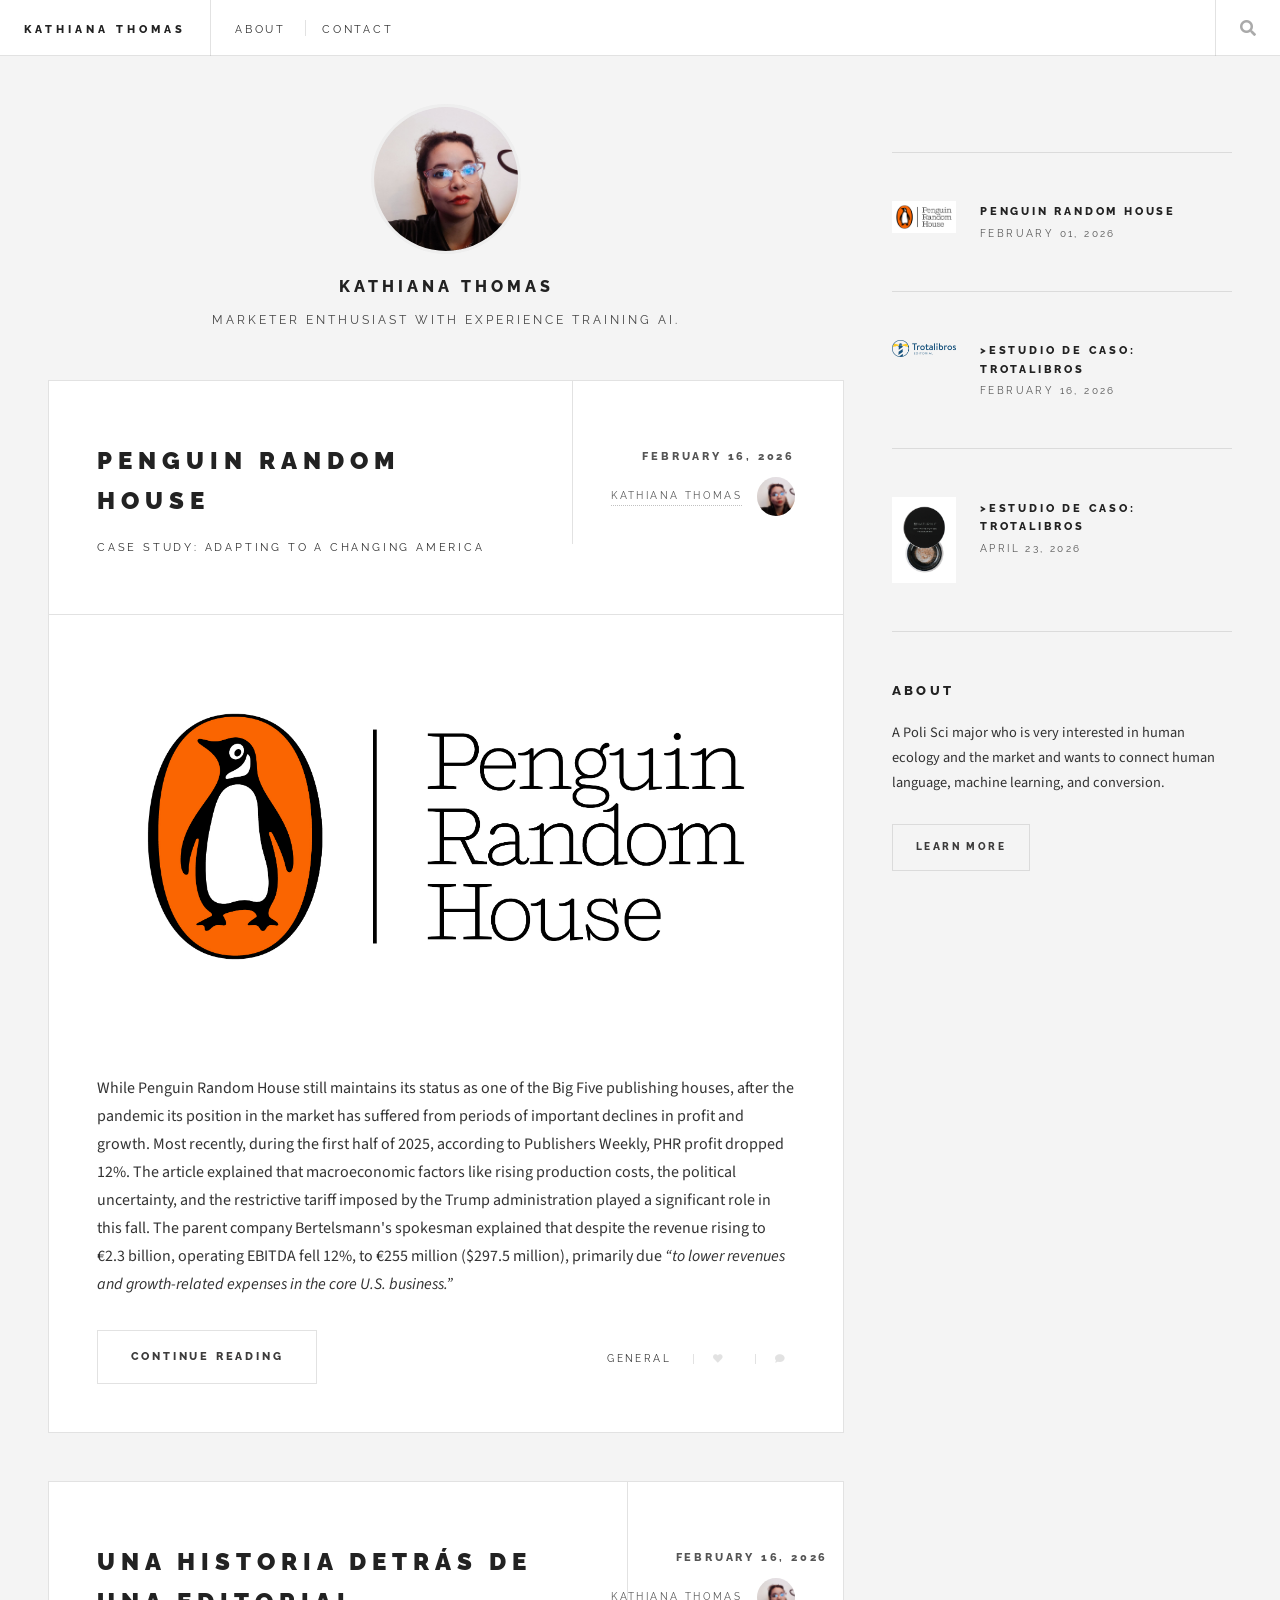
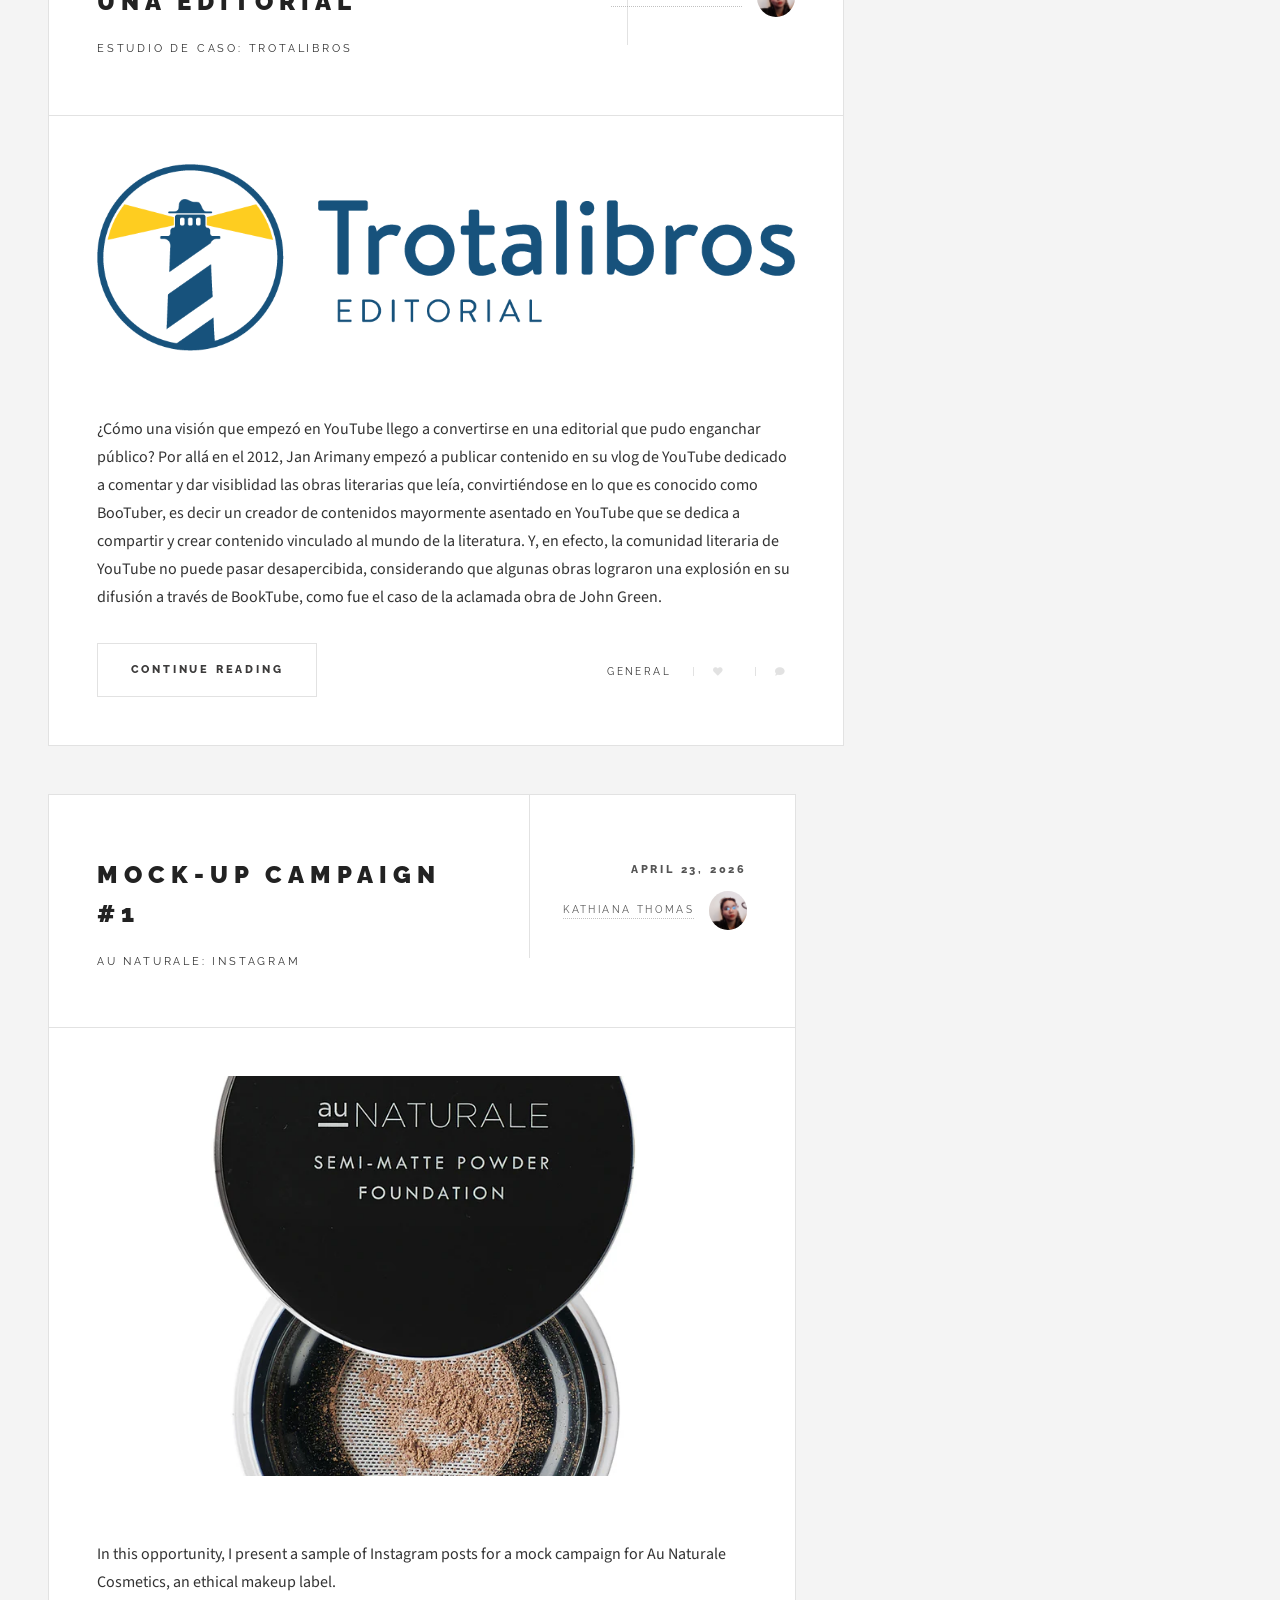
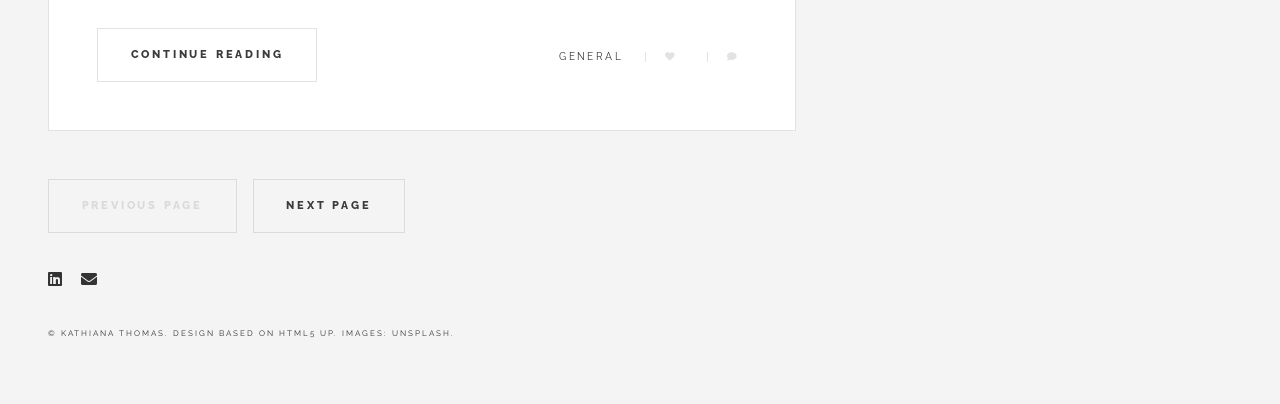
==== commit d1f5fc60: "updating index and fixing post dates" ====
--- a/index.html
+++ b/index.html
@@ -199,6 +199,34 @@
         </ul> <!-- Added missing closing ul -->
     </section>
 
+	<section>
+        <ul class="posts">
+            <li>
+                <article>
+                    <header>
+                        <h3><a href="campaign02.html">>Estudio de caso: Trotalibros</a></h3>
+                        <time class="published" datetime="2026-02-16">February 16, 2026</time>
+                    </header>
+                    <a href="campaign02.html" class="image"><img src="images/trotalibros.png" alt="Trotalibros Logo" /></a>
+                </article>
+            </li>
+        </ul> <!-- Added missing closing ul -->
+    </section>
+
+	<section>
+        <ul class="posts">
+            <li>
+                <article>
+                    <header>
+                        <h3><a href="campaign03.html">>Estudio de caso: Trotalibros</a></h3>
+                        <time class="published" datetime="2026-04-23">April 23, 2026</time>
+                    </header>
+                    <a href="campaign03.html" class="image"><img src="images/MallorcaPowder_800x.webp" alt="Mallorca Au Naturale Powder" /></a>
+                </article>
+            </li>
+        </ul> <!-- Added missing closing ul -->
+    </section>
+
     <!-- About -->
     <section class="blurb">
         <h2>About</h2>
@@ -282,7 +310,7 @@
 									</div>
 								</header>
 								<a href="campaign03.html" class="image featured"><img src="images/MallorcaPowder_800x.webp" alt="Au Naturale powder" /></a>
-								<p>In this opportunity, I present a sample of Instagram posts and reels for a mock-up campaign for an ethical make-up label, Au Naturale Cosmetics.</i></p>
+								<p>In this opportunity, I present a sample of Instagram posts for a mock campaign for Au Naturale Cosmetics, an ethical makeup label.</i></p>
 								<footer>
 									<ul class="actions">
 										<li><a href="campaign03.html" class="button large">Continue Reading</a></li>
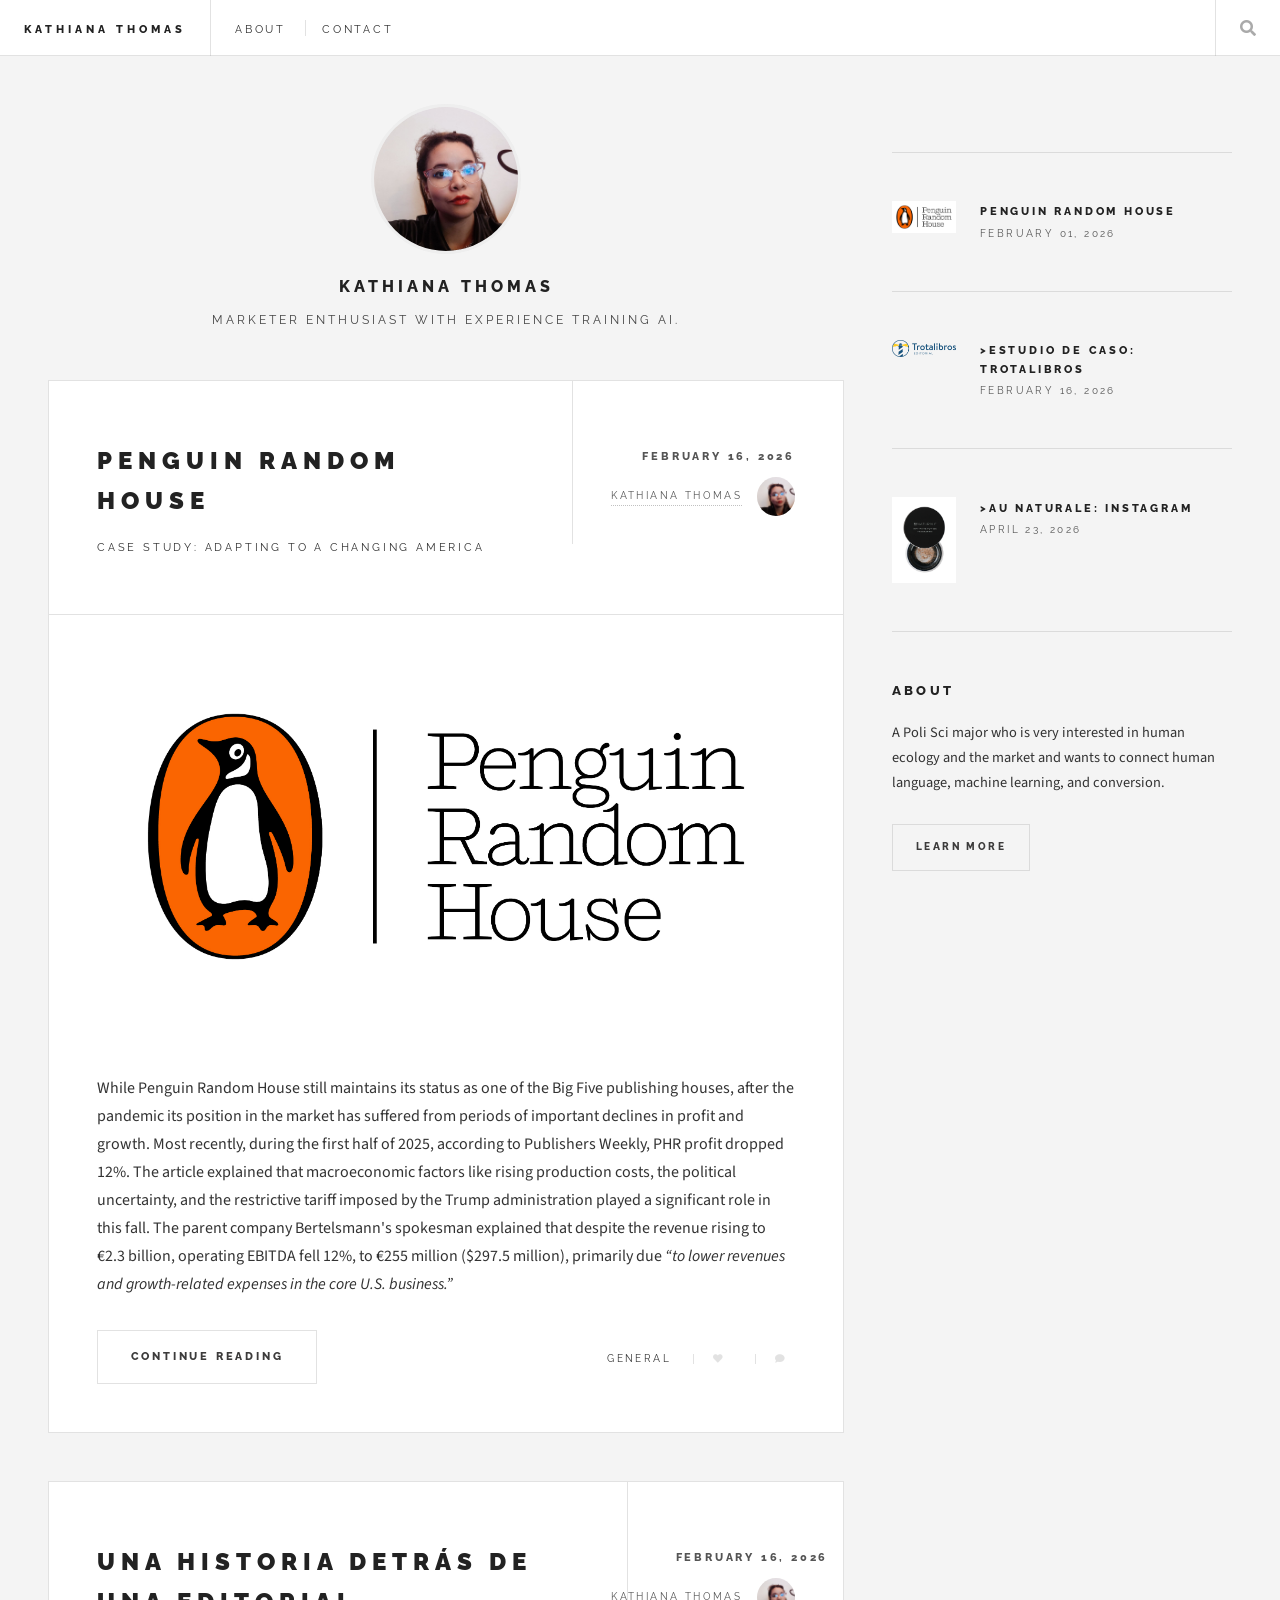
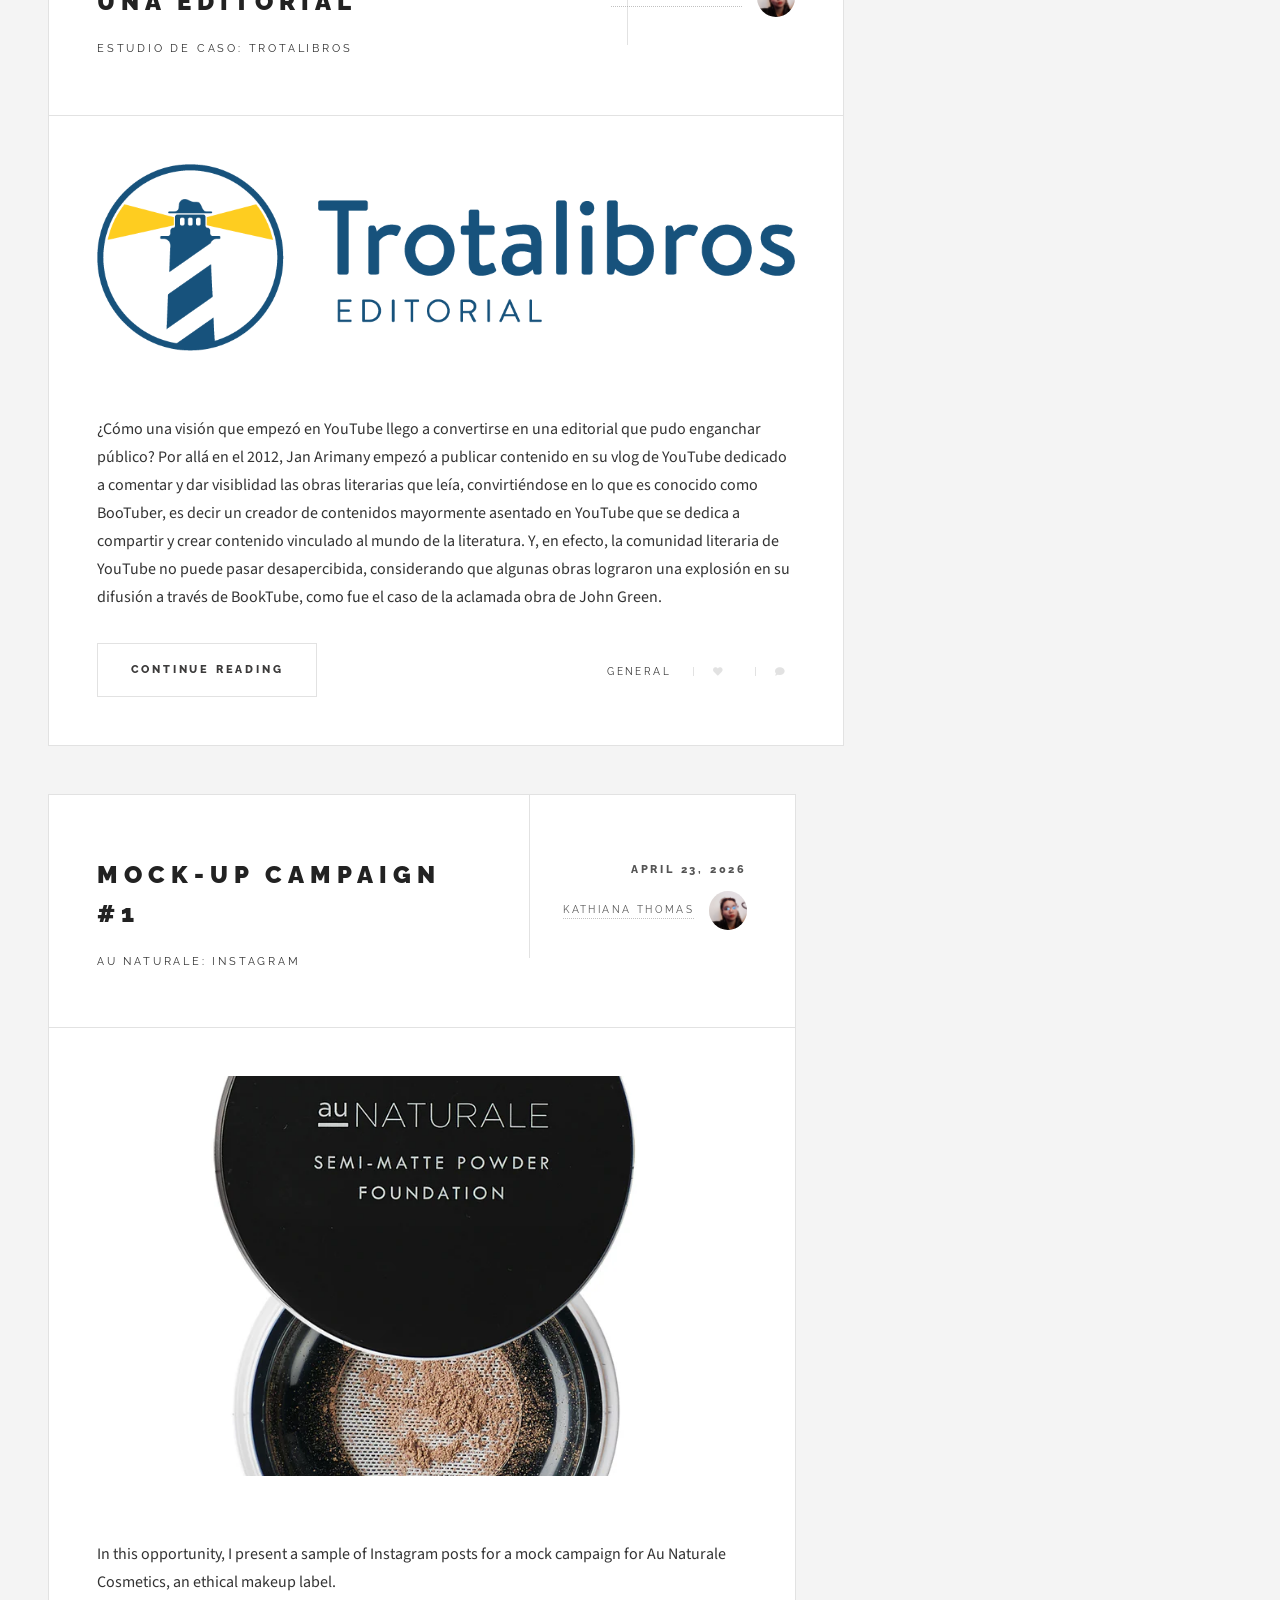
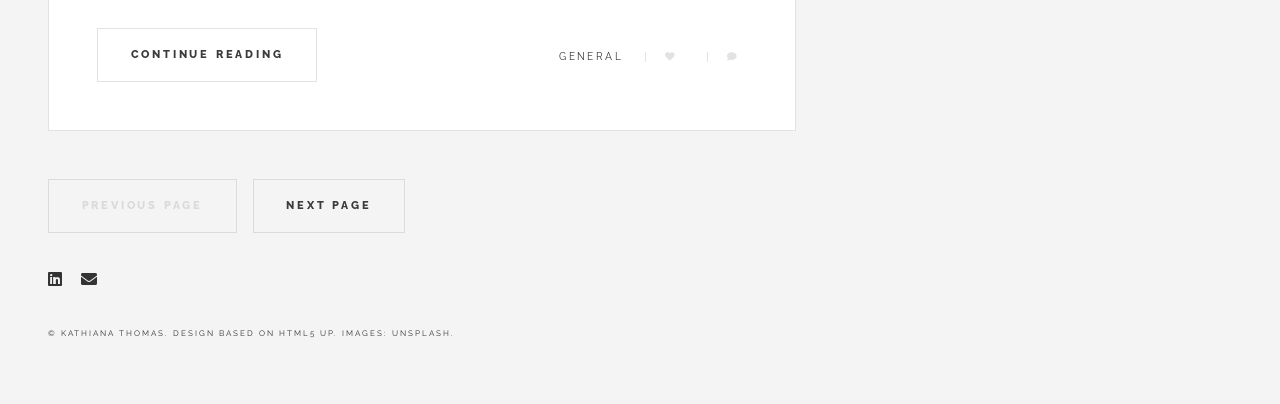
==== commit 85656058: "fixing post list" ====
--- a/index.html
+++ b/index.html
@@ -218,7 +218,7 @@
             <li>
                 <article>
                     <header>
-                        <h3><a href="campaign03.html">>Estudio de caso: Trotalibros</a></h3>
+                        <h3><a href="campaign03.html">>Au Naturale: Instagram</a></h3>
                         <time class="published" datetime="2026-04-23">April 23, 2026</time>
                     </header>
                     <a href="campaign03.html" class="image"><img src="images/MallorcaPowder_800x.webp" alt="Mallorca Au Naturale Powder" /></a>
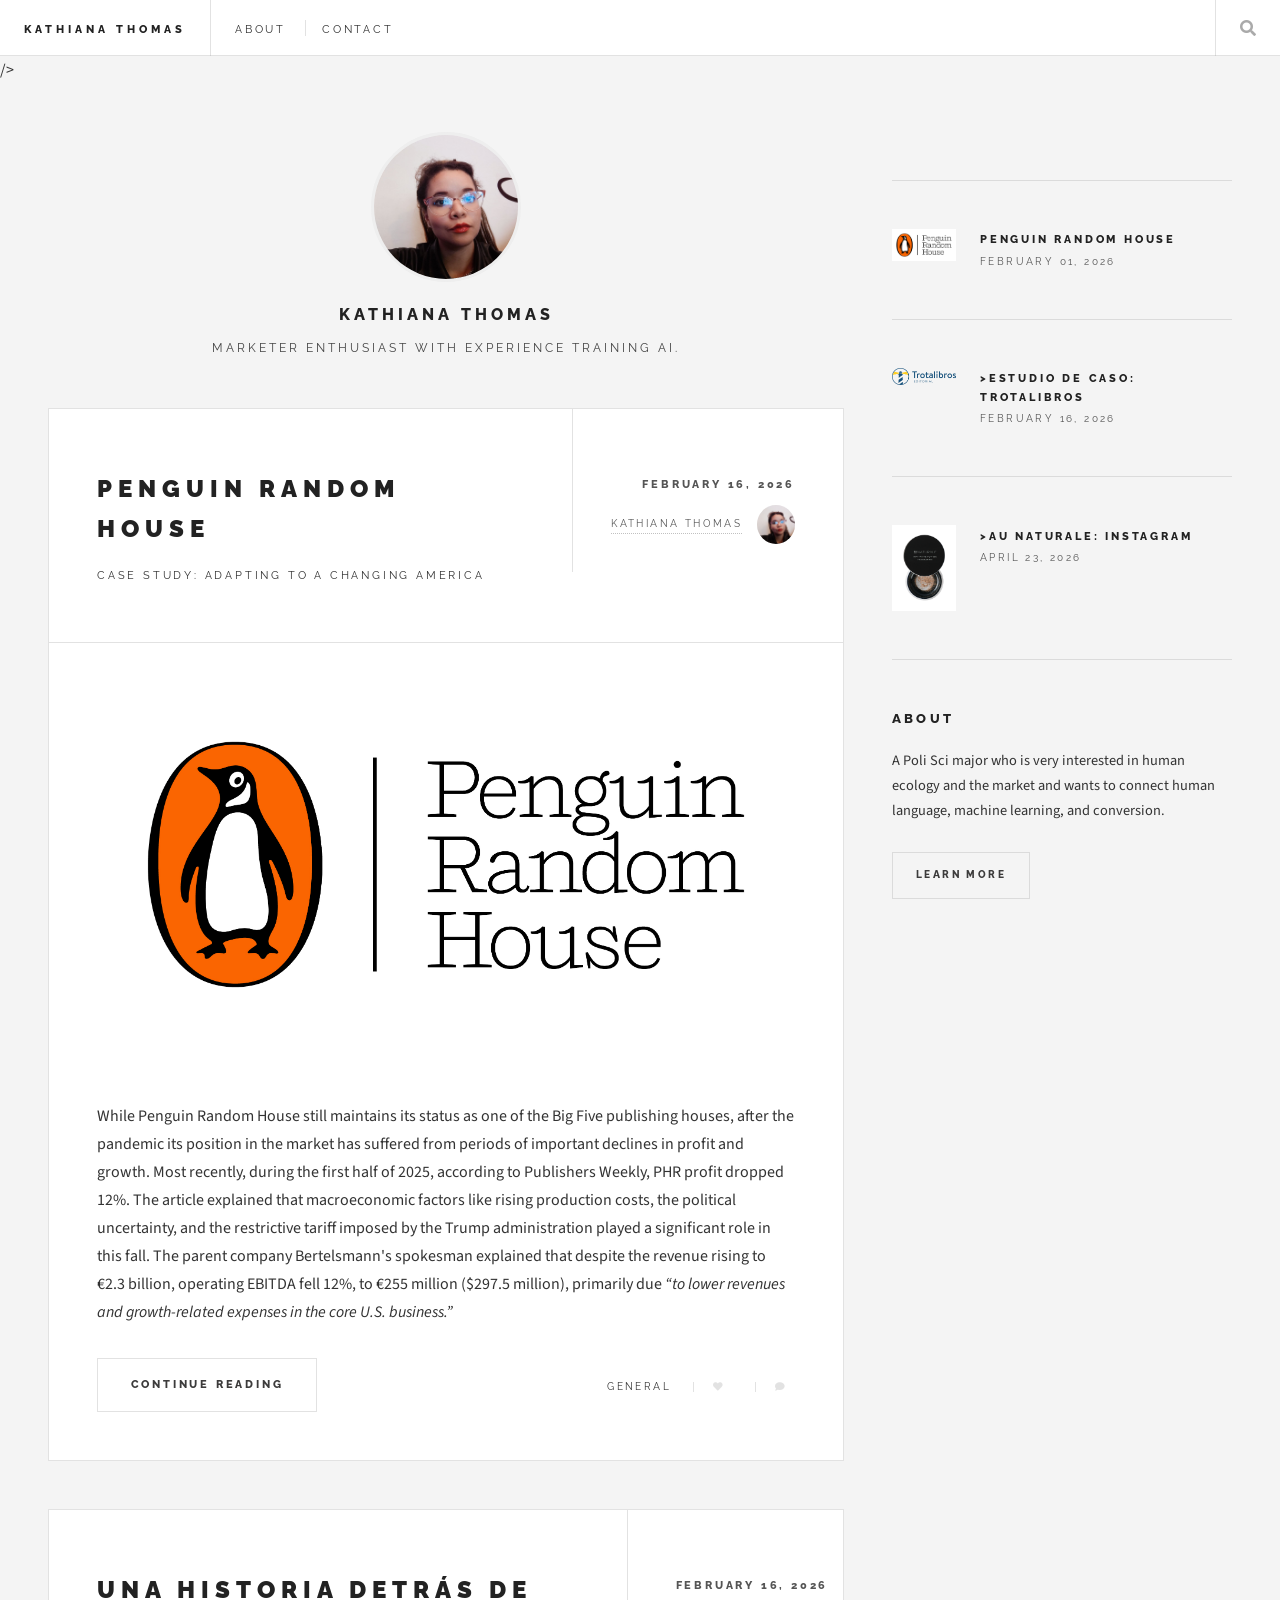
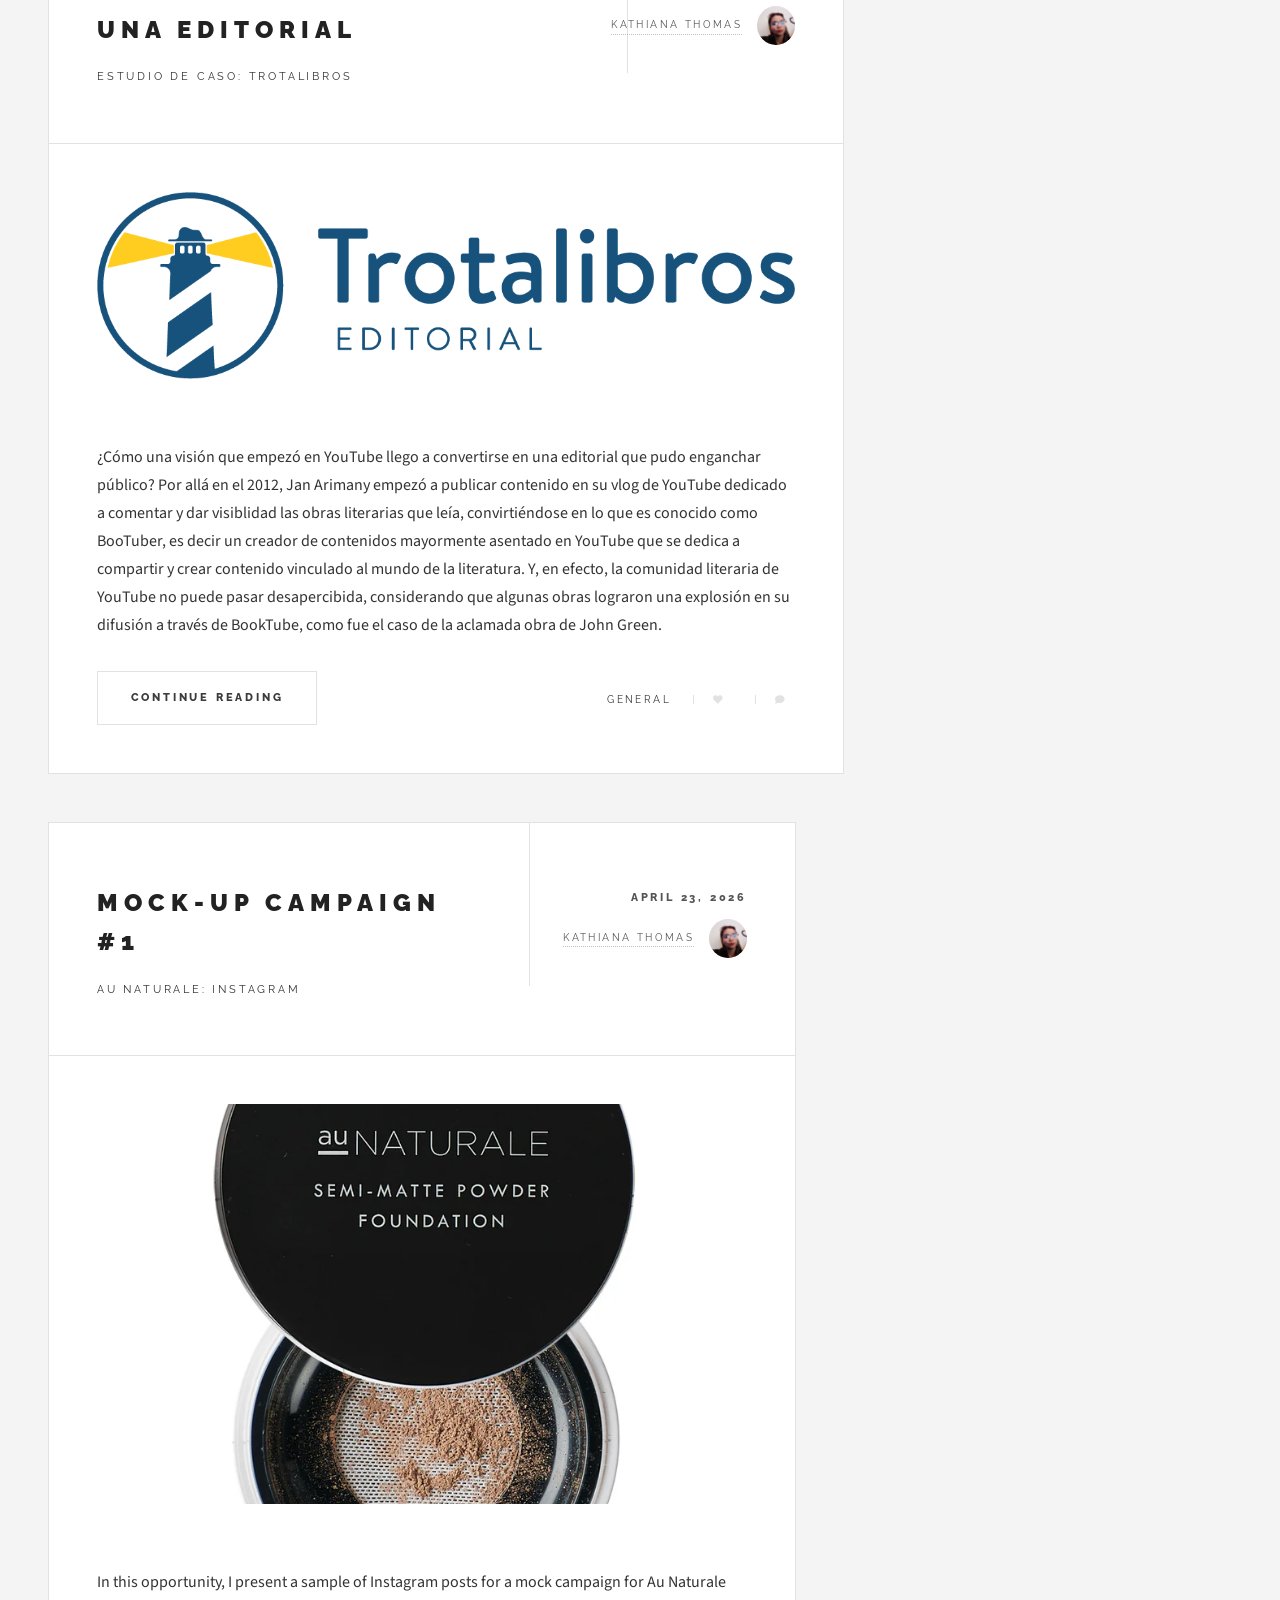
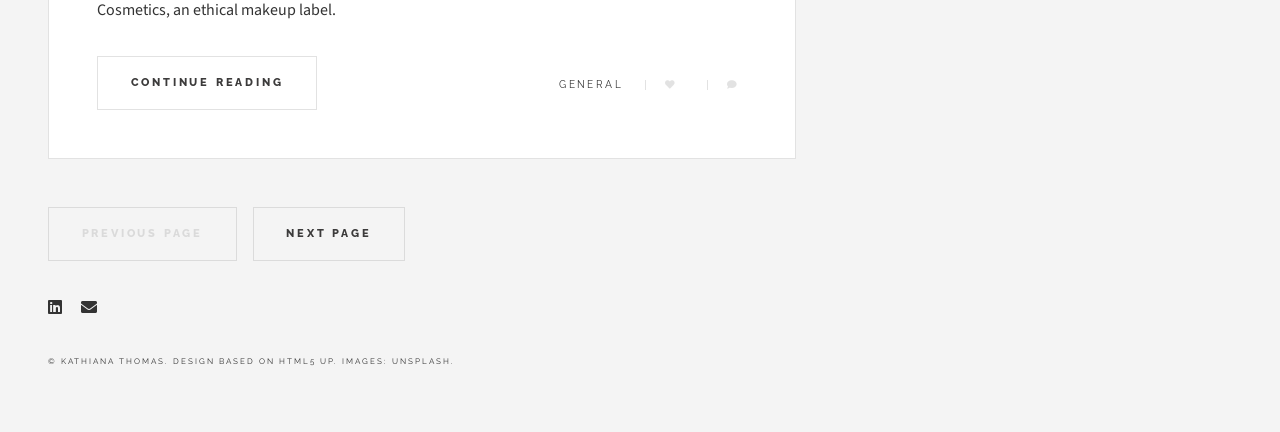
==== commit 39e70326: "Fix mobile scaling" ====
--- a/index.html
+++ b/index.html
@@ -8,7 +8,7 @@
 	<head>
 		<title>Kathiana Thomas</title>
 		<meta charset="utf-8" />
-		<meta name="viewport" content="width=device-width, initial-scale=1, user-scalable=no" />
+		<meta name="viewport" content="width=device-width, initial-scale=1.0"> />
 		<link rel="stylesheet" href="assets/css/main.css" />
 	<style>
     /* Using Raleway 400 for a more 'Editorial' Subtitle */
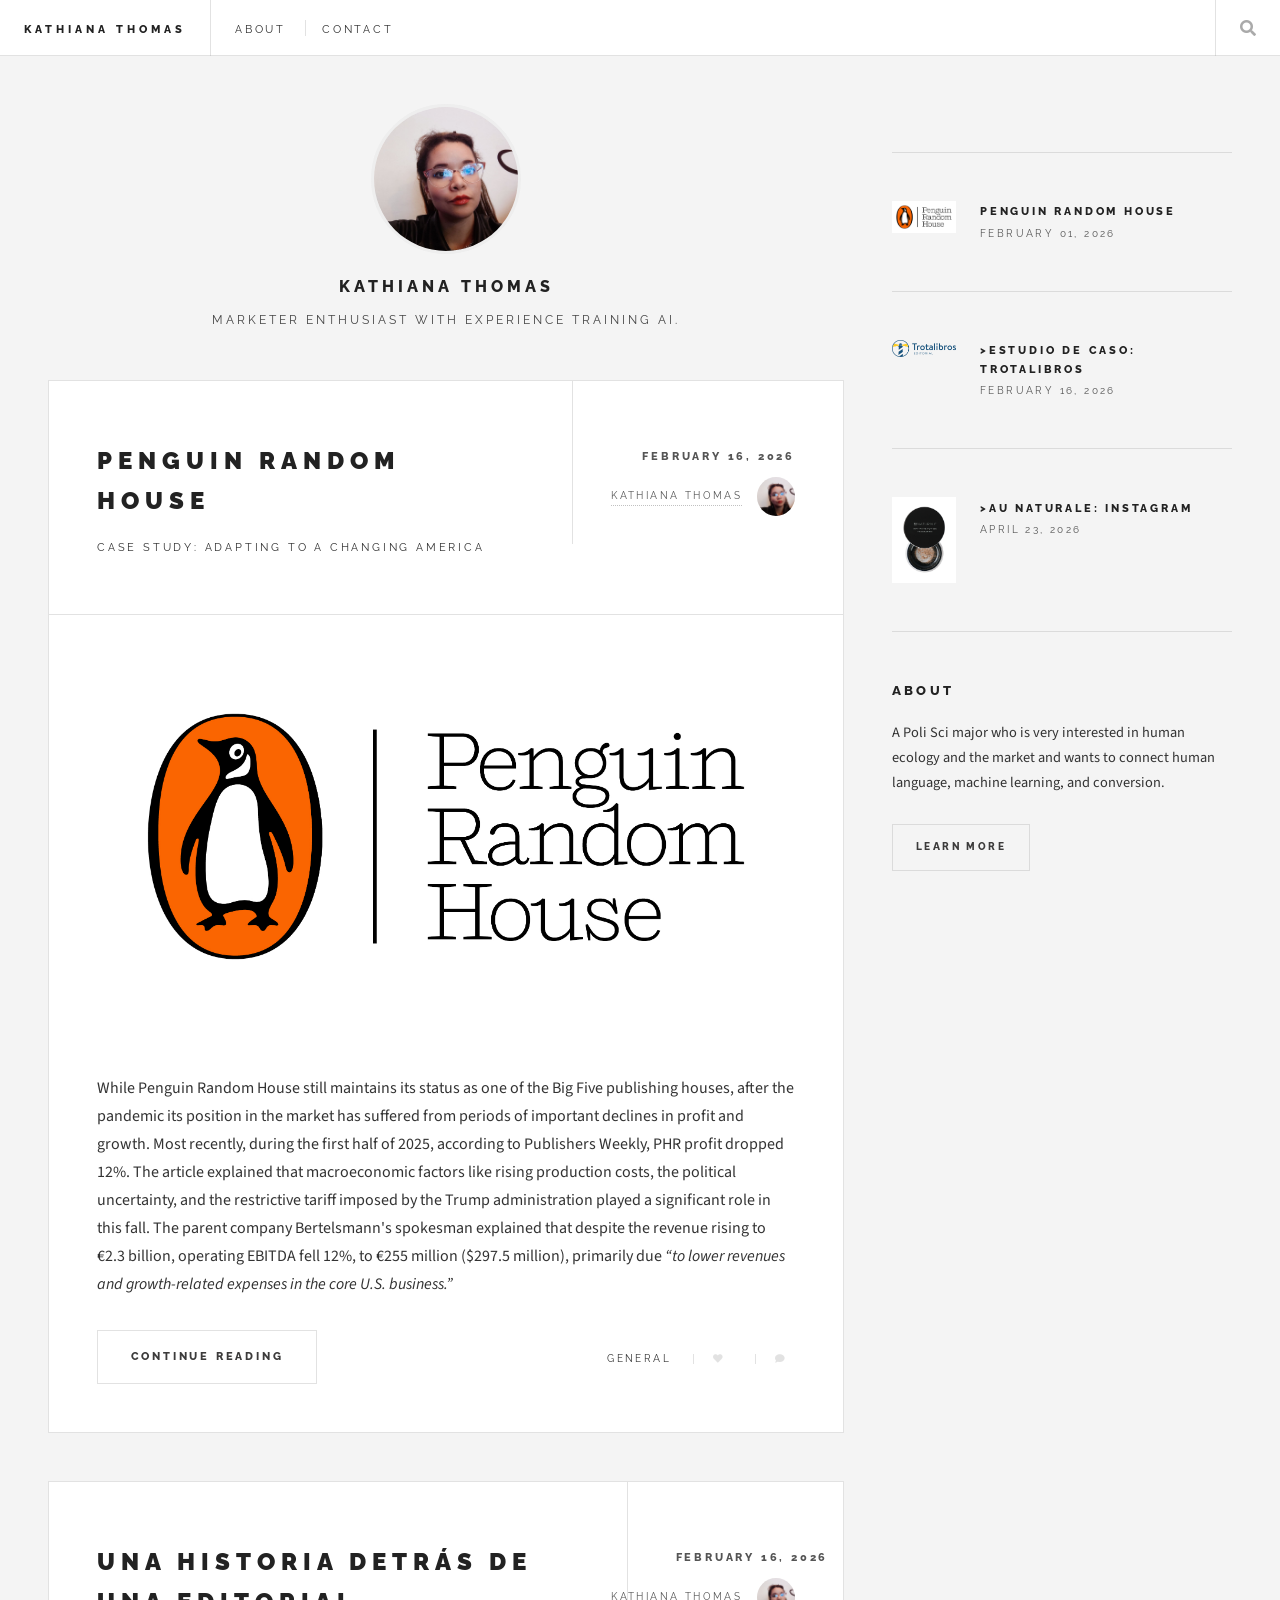
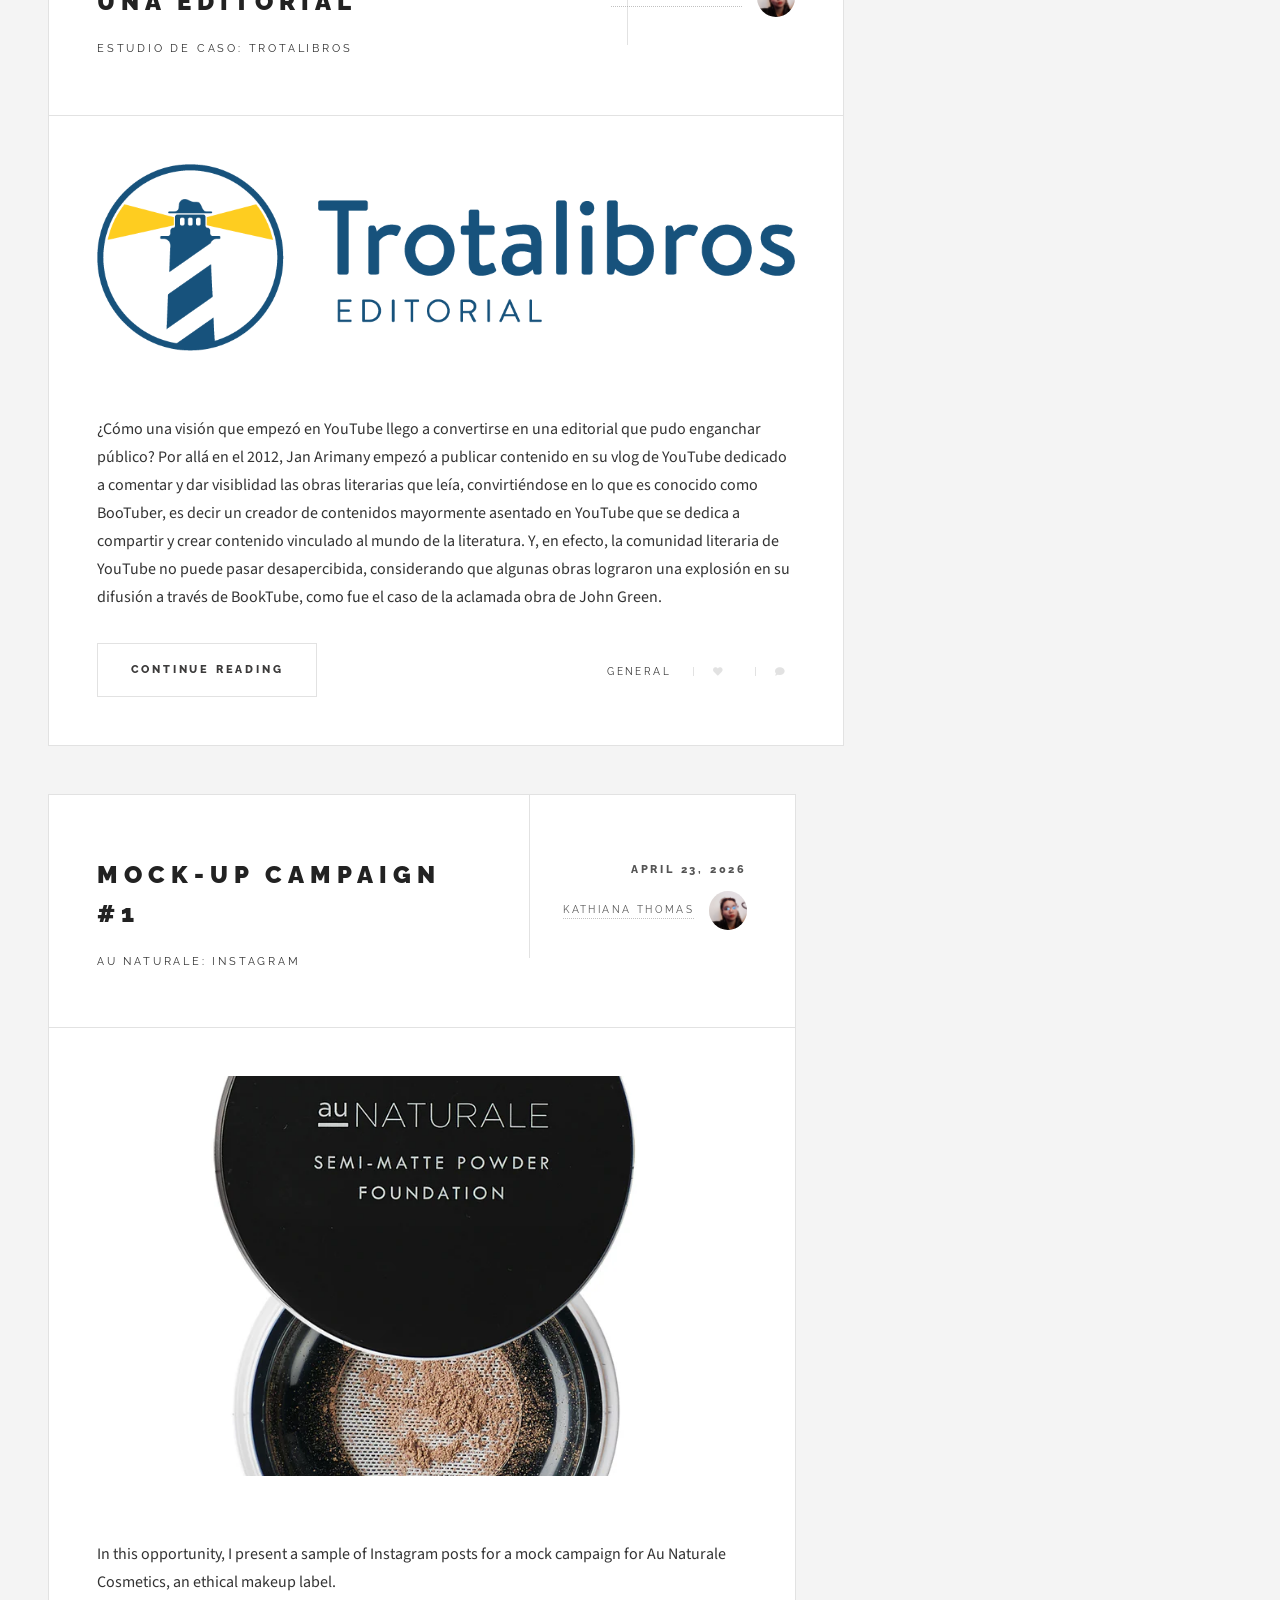
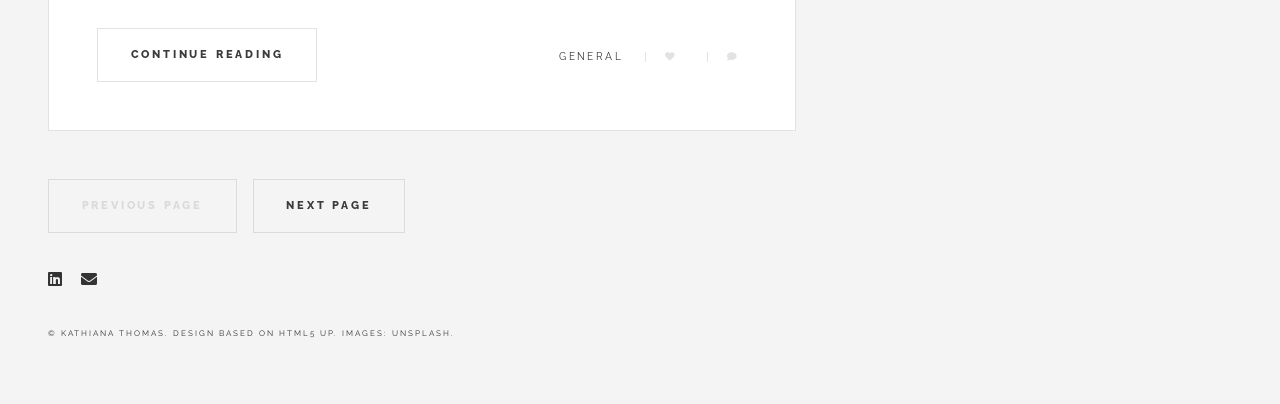
==== commit d2d1d337: "Fixing line slash and arrow" ====
--- a/index.html
+++ b/index.html
@@ -8,7 +8,7 @@
 	<head>
 		<title>Kathiana Thomas</title>
 		<meta charset="utf-8" />
-		<meta name="viewport" content="width=device-width, initial-scale=1.0"> />
+		<meta name="viewport" content="width=device-width, initial-scale=1.0"/>
 		<link rel="stylesheet" href="assets/css/main.css" />
 	<style>
     /* Using Raleway 400 for a more 'Editorial' Subtitle */
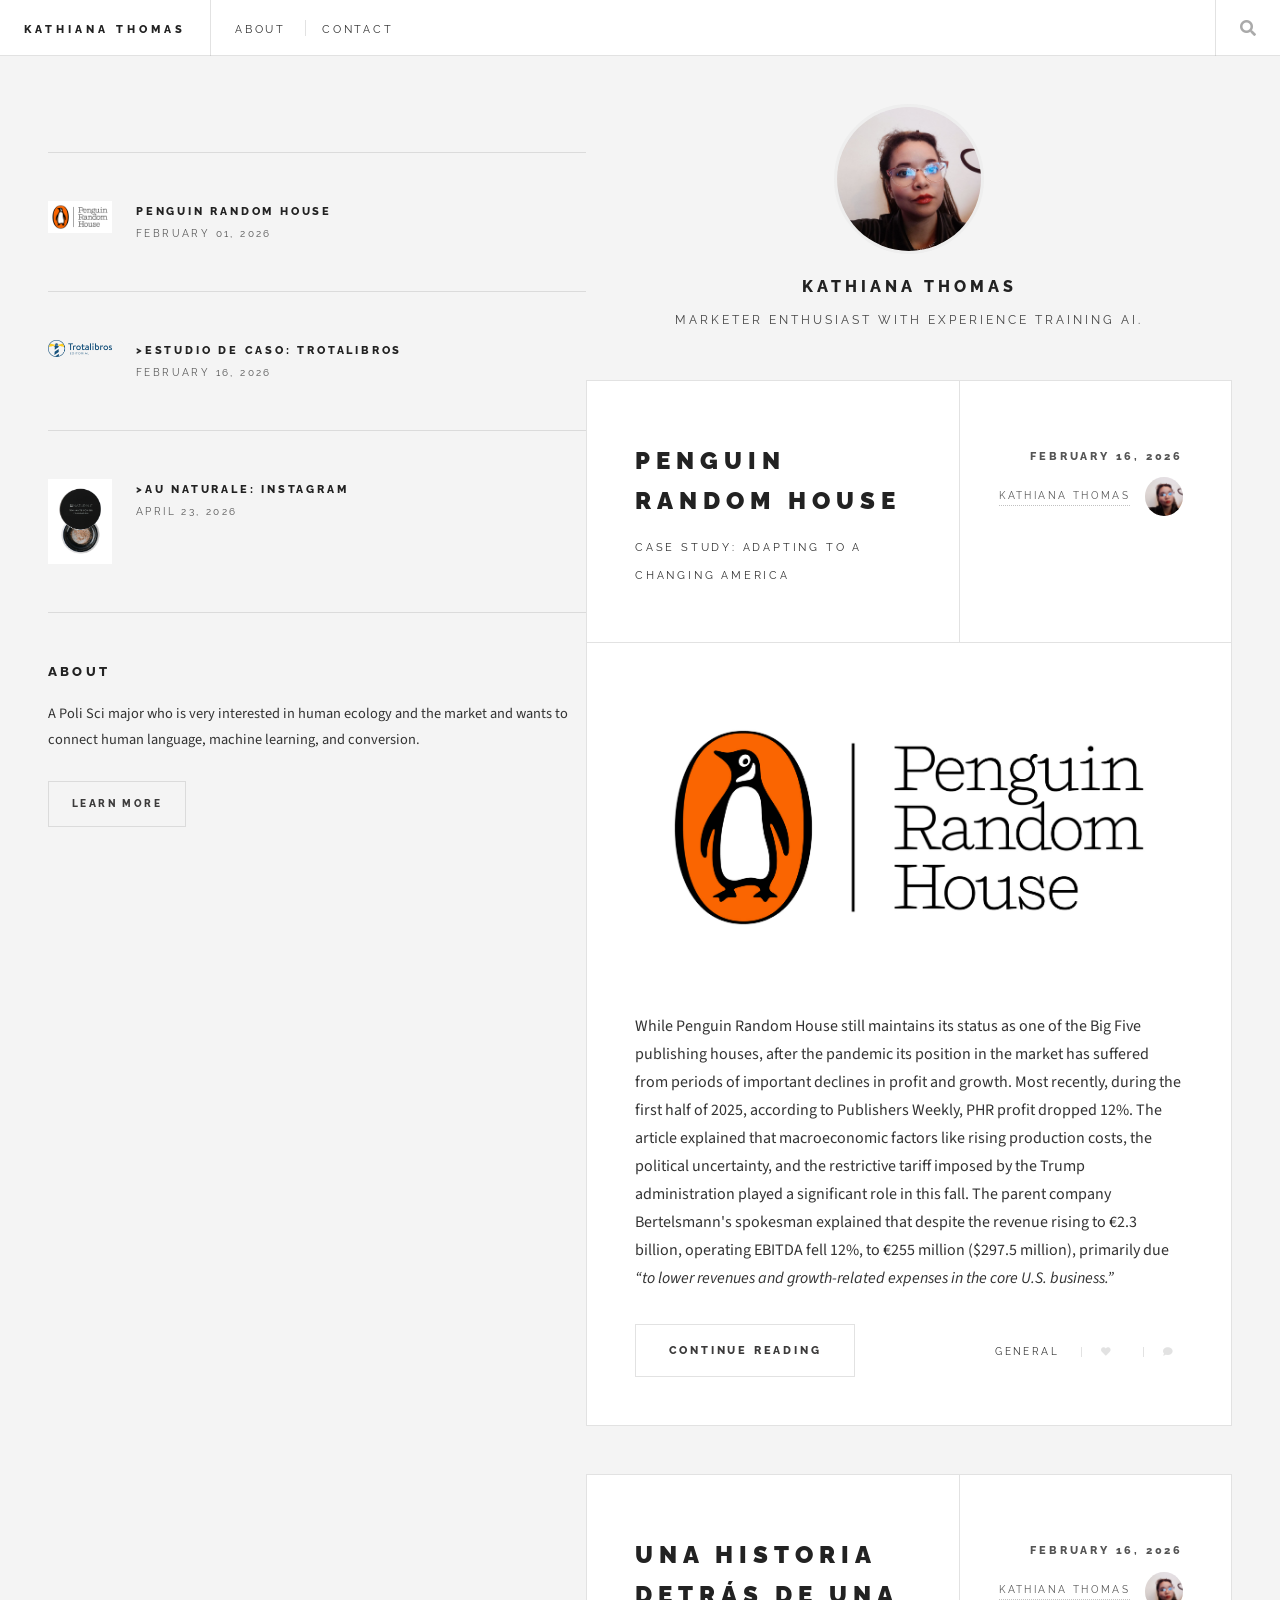
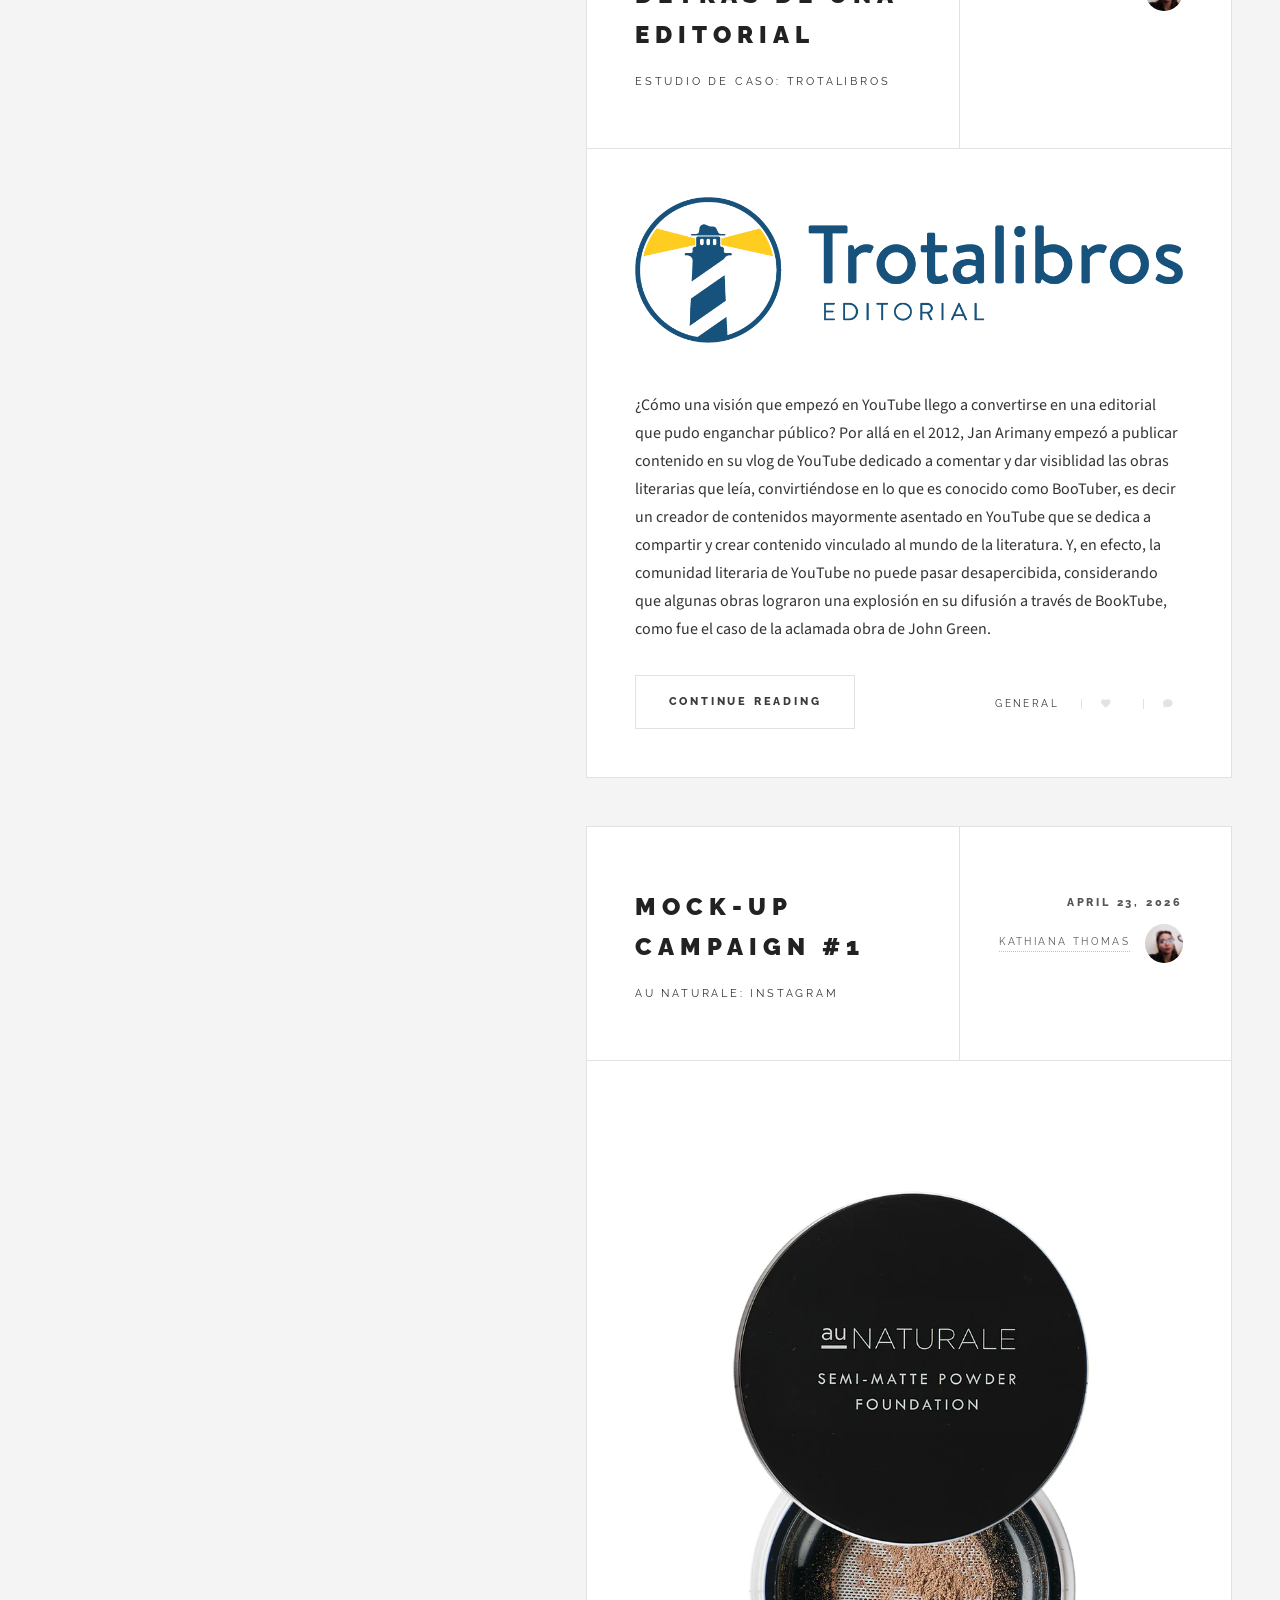
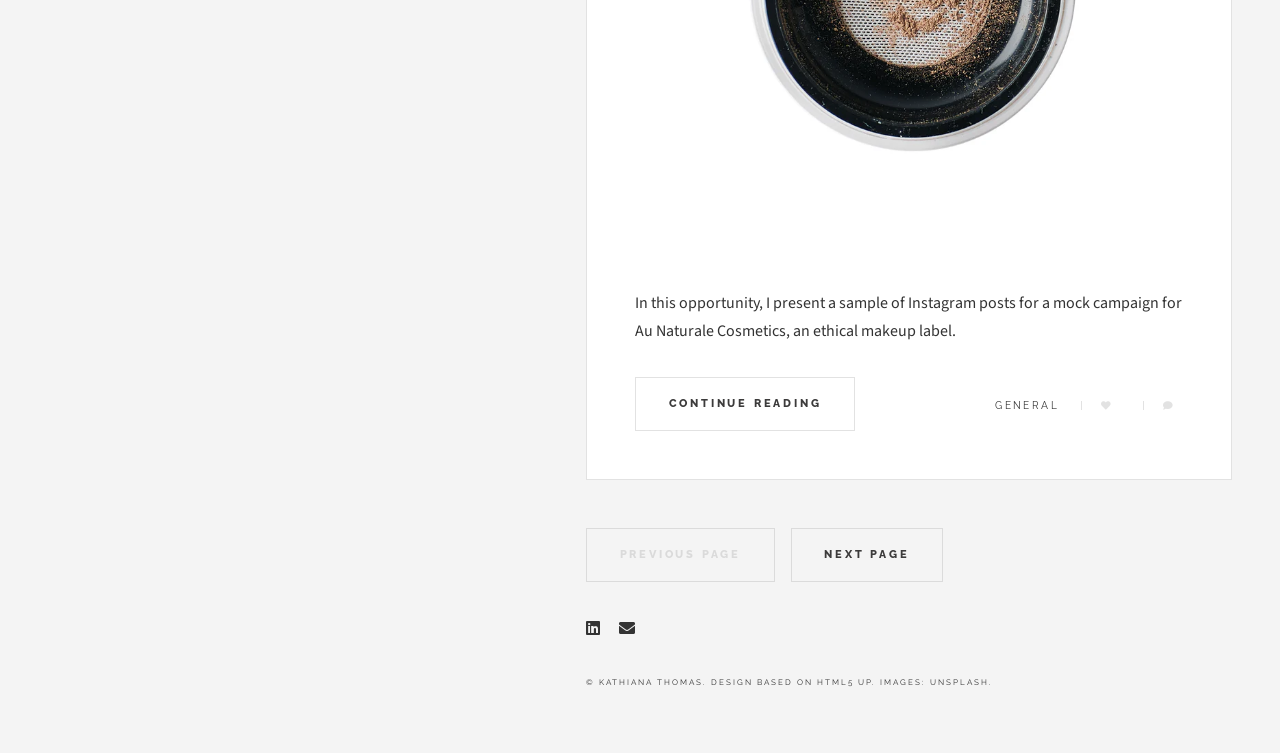
==== commit 9e91e0dc: "Update index.html" ====
--- a/index.html
+++ b/index.html
@@ -8,7 +8,7 @@
 	<head>
 		<title>Kathiana Thomas</title>
 		<meta charset="utf-8" />
-		<meta name="viewport" content="width=device-width, initial-scale=1.0"/>
+		 <meta name="viewport" content="width=device-width" />
 		<link rel="stylesheet" href="assets/css/main.css" />
 	<style>
     /* Using Raleway 400 for a more 'Editorial' Subtitle */
@@ -36,72 +36,7 @@
     /* Keeping your stats and meta-text slightly softer but still readable */
     .stats, .meta, .published {
         color: #555555 !important;
-    }
-		/* Responsive Flexbox Fix */
-@media screen and (max-width: 736px) {
-    /* Only targets the content flex containers for stacking */
-    .content section > div[style*="display: flex"] { /* More specific selector */
-        flex-direction: column !important;
-        align-items: center !important;
-    }
-
-    /* Adjust the main header on mobile for better centering if needed */
-    #header .inner { /* Assuming #header is your main header container, or adjust this selector */
-        text-align: center !important;
-    }
-
-    /* Ensure your profile image and text are centered on mobile */
-    .profile-section { /* You might need to add this class to your profile div */
-        display: flex;
-        flex-direction: column;
-        align-items: center;
-        text-align: center;
-    }
-    .profile-section img {
-        margin: 0 auto !important; /* Forces image to center */
-    }
-
-    /* Add some mobile padding to the main content area */
-    #main > .inner {
-        padding: 1.5em !important; /* Increase padding from default for better edge spacing */
-    }
-
-    /* Ensures the image containers take up full width on mobile */
-    div[style*="flex: 1"], div[style*="flex: 2"] {
-        width: 100% !important;
-        max-width: 100% !important;
-        flex: none !important;
-    }
-
-    /* Adds some breathing room between the stacked image and text */
-    div[style*="flex: 1"] {
-        margin-bottom: 20px;
-    }
-
-	#wrapper {
-    flex-direction: column !important; /* Stacks sidebar below content on phones */
-}
-#main, #sidebar {
-    width: 100% !important;
-}
-}
-
-/* Global Image Safety Rule */
-img {
-    max-width: 100%;
-    height: auto;
-    display: block;
-}
-
-/* Add this to your <style> block */
-.image.featured img {
-    width: 100%;
-    max-height: 400px; /* Limits the vertical space they take up */
-    object-fit: cover; /* Crops the image to fit the height instead of stretching */
-    margin-bottom: 1em;
-}
-
-/* Forces all article headers to be the same height */
+/* Forces all article headers to be the same height on desktop */
 #main article > header {
     min-height: 200px; 
     display: flex;
@@ -110,10 +45,23 @@
     justify-content: space-between;
 }
 
-/* Ensures the meta section (date/author) doesn't shift the title */
+/* Ensures the meta section doesn't shift the title on desktop */
 #main article header .meta {
     min-width: 180px;
     text-align: right;
+}
+
+/* Fix for mobile screens */
+@media screen and (max-width: 736px) {
+    #main article > header {
+        flex-direction: column !important; /* Stack title and meta vertically */
+        min-height: auto !important;       /* Allow it to shrink */
+    }
+    #main article header .meta {
+        min-width: 100% !important;        /* Take up full width */
+        text-align: left !important;       /* Align left for natural mobile reading */
+        margin-top: 10px;                  /* Add space below the title */
+    }
 }
 
 /* USE THIS INSTEAD */
